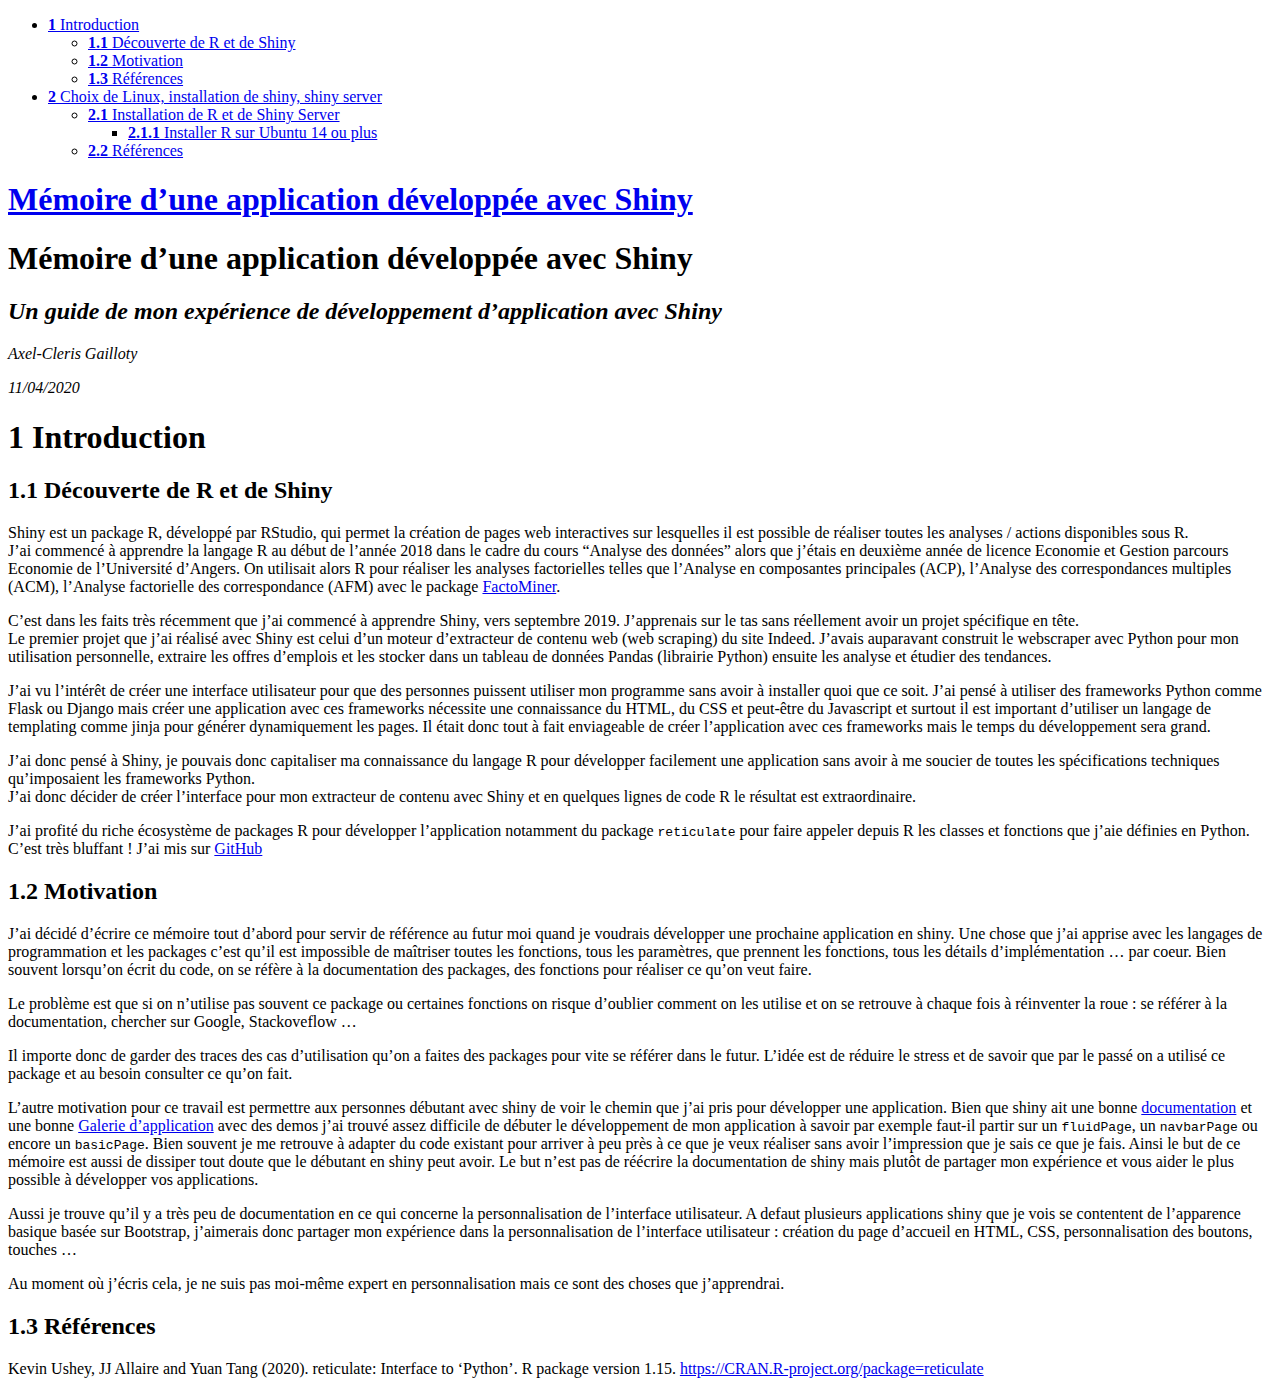
==== introduction.html @ 3c8d46de "Première version du projet" ====
<!DOCTYPE html>
<html lang="" xml:lang="">
<head>

  <meta charset="utf-8" />
  <meta http-equiv="X-UA-Compatible" content="IE=edge" />
  <title>Mémoire d’une application développée avec Shiny</title>
  <meta name="description" content="Mémoire d’une application développée avec Shiny" />
  <meta name="generator" content="bookdown 0.18 and GitBook 2.6.7" />

  <meta property="og:title" content="Mémoire d’une application développée avec Shiny" />
  <meta property="og:type" content="book" />
  
  
  
  

  <meta name="twitter:card" content="summary" />
  <meta name="twitter:title" content="Mémoire d’une application développée avec Shiny" />
  
  
  

<meta name="author" content="Axel-Cleris Gailloty" />


<meta name="date" content="2020-11-04" />

  <meta name="viewport" content="width=device-width, initial-scale=1" />
  <meta name="apple-mobile-web-app-capable" content="yes" />
  <meta name="apple-mobile-web-app-status-bar-style" content="black" />
  
  

<link rel="next" href="choix-de-linux-installation-de-shiny-shiny-server.html"/>
<script src="libs/jquery-2.2.3/jquery.min.js"></script>
<link href="libs/gitbook-2.6.7/css/style.css" rel="stylesheet" />
<link href="libs/gitbook-2.6.7/css/plugin-table.css" rel="stylesheet" />
<link href="libs/gitbook-2.6.7/css/plugin-bookdown.css" rel="stylesheet" />
<link href="libs/gitbook-2.6.7/css/plugin-highlight.css" rel="stylesheet" />
<link href="libs/gitbook-2.6.7/css/plugin-search.css" rel="stylesheet" />
<link href="libs/gitbook-2.6.7/css/plugin-fontsettings.css" rel="stylesheet" />
<link href="libs/gitbook-2.6.7/css/plugin-clipboard.css" rel="stylesheet" />












</head>

<body>



  <div class="book without-animation with-summary font-size-2 font-family-1" data-basepath=".">

    <div class="book-summary">
      <nav role="navigation">

<ul class="summary">
<li class="chapter" data-level="1" data-path="introduction.html"><a href="introduction.html"><i class="fa fa-check"></i><b>1</b> Introduction</a><ul>
<li class="chapter" data-level="1.1" data-path="introduction.html"><a href="introduction.html#découverte-de-r-et-de-shiny"><i class="fa fa-check"></i><b>1.1</b> Découverte de R et de Shiny</a></li>
<li class="chapter" data-level="1.2" data-path="introduction.html"><a href="introduction.html#motivation"><i class="fa fa-check"></i><b>1.2</b> Motivation</a></li>
<li class="chapter" data-level="1.3" data-path="introduction.html"><a href="introduction.html#références"><i class="fa fa-check"></i><b>1.3</b> Références</a></li>
</ul></li>
<li class="chapter" data-level="2" data-path="choix-de-linux-installation-de-shiny-shiny-server.html"><a href="choix-de-linux-installation-de-shiny-shiny-server.html"><i class="fa fa-check"></i><b>2</b> Choix de Linux, installation de shiny, shiny server</a><ul>
<li class="chapter" data-level="2.1" data-path="choix-de-linux-installation-de-shiny-shiny-server.html"><a href="choix-de-linux-installation-de-shiny-shiny-server.html#installation-de-r-et-de-shiny-server"><i class="fa fa-check"></i><b>2.1</b> Installation de R et de Shiny Server</a><ul>
<li class="chapter" data-level="2.1.1" data-path="choix-de-linux-installation-de-shiny-shiny-server.html"><a href="choix-de-linux-installation-de-shiny-shiny-server.html#installer-r-sur-ubuntu-14-ou-plus"><i class="fa fa-check"></i><b>2.1.1</b> Installer R sur Ubuntu 14 ou plus</a></li>
</ul></li>
<li class="chapter" data-level="2.2" data-path="choix-de-linux-installation-de-shiny-shiny-server.html"><a href="choix-de-linux-installation-de-shiny-shiny-server.html#références-1"><i class="fa fa-check"></i><b>2.2</b> Références</a></li>
</ul></li>
</ul>

      </nav>
    </div>

    <div class="book-body">
      <div class="body-inner">
        <div class="book-header" role="navigation">
          <h1>
            <i class="fa fa-circle-o-notch fa-spin"></i><a href="./">Mémoire d’une application développée avec Shiny</a>
          </h1>
        </div>

        <div class="page-wrapper" tabindex="-1" role="main">
          <div class="page-inner">

            <section class="normal" id="section-">
<div id="header">
<h1 class="title">Mémoire d’une application développée avec Shiny</h1>
<h2 class="subtitle"><em>Un guide de mon expérience de développement d’application avec Shiny</em></h2>
<p class="author"><em>Axel-Cleris Gailloty</em></p>
<p class="date"><em>11/04/2020</em></p>
</div>
<div id="introduction" class="section level1">
<h1><span class="header-section-number">1</span> Introduction</h1>
<div id="découverte-de-r-et-de-shiny" class="section level2">
<h2><span class="header-section-number">1.1</span> Découverte de R et de Shiny</h2>
<p>Shiny est un package R, développé par RStudio, qui permet la création de pages web interactives sur lesquelles il est possible de réaliser toutes les analyses / actions disponibles sous R.<br />
J’ai commencé à apprendre la langage R au début de l’année 2018 dans le cadre du cours “Analyse des données” alors que j’étais en deuxième année de licence Economie et Gestion parcours Economie de l’Université d’Angers.
On utilisait alors R pour réaliser les analyses factorielles telles que l’Analyse en composantes principales (ACP), l’Analyse des correspondances multiples (ACM), l’Analyse factorielle des correspondance (AFM) avec le package <a href="http://factominer.free.fr/">FactoMiner</a>.</p>
<p>C’est dans les faits très récemment que j’ai commencé à apprendre Shiny, vers septembre 2019. J’apprenais sur le tas sans réellement avoir un projet spécifique en tête.<br />
Le premier projet que j’ai réalisé avec Shiny est celui d’un moteur d’extracteur de contenu web (web scraping) du site Indeed. J’avais auparavant construit le webscraper avec Python pour mon utilisation personnelle, extraire les offres d’emplois et les stocker dans un tableau de données Pandas (librairie Python) ensuite les analyse et étudier des tendances.</p>
<p>J’ai vu l’intérêt de créer une interface utilisateur pour que des personnes puissent utiliser mon programme sans avoir à installer quoi que ce soit. J’ai pensé à utiliser des frameworks Python comme Flask ou Django mais créer une application avec ces frameworks nécessite une connaissance du HTML, du CSS et peut-être du Javascript et surtout il est important d’utiliser un langage de templating comme jinja pour générer dynamiquement les pages. Il était donc tout à fait enviageable de créer l’application avec ces frameworks mais le temps du développement sera grand.</p>
<p>J’ai donc pensé à Shiny, je pouvais donc capitaliser ma connaissance du langage R pour développer facilement une application sans avoir à me soucier de toutes les spécifications techniques qu’imposaient les frameworks Python.<br />
J’ai donc décider de créer l’interface pour mon extracteur de contenu avec Shiny et en quelques lignes de code R le résultat est extraordinaire.</p>
<p>J’ai profité du riche écosystème de packages R pour développer l’application notamment du package <code>reticulate</code> pour faire appeler depuis R les classes et fonctions que j’aie définies en Python. C’est très bluffant !
J’ai mis sur <a href="http://factominer.free.fr/">GitHub</a></p>
</div>
<div id="motivation" class="section level2">
<h2><span class="header-section-number">1.2</span> Motivation</h2>
<p>J’ai décidé d’écrire ce mémoire tout d’abord pour servir de référence au futur moi quand je voudrais développer une prochaine application en shiny. Une chose que j’ai apprise avec les langages de programmation et les packages c’est qu’il est impossible de maîtriser toutes les fonctions, tous les paramètres, que prennent les fonctions, tous les détails d’implémentation … par coeur. Bien souvent lorsqu’on écrit du code, on se réfère à la documentation des packages, des fonctions pour réaliser ce qu’on veut faire.</p>
<p>Le problème est que si on n’utilise pas souvent ce package ou certaines fonctions on risque d’oublier comment on les utilise et on se retrouve à chaque fois à réinventer la roue : se référer à la documentation, chercher sur Google, Stackoveflow …</p>
<p>Il importe donc de garder des traces des cas d’utilisation qu’on a faites des packages pour vite se référer dans le futur. L’idée est de réduire le stress et de savoir que par le passé on a utilisé ce package et au besoin consulter ce qu’on fait.</p>
<p>L’autre motivation pour ce travail est permettre aux personnes débutant avec shiny de voir le chemin que j’ai pris pour développer une application.
Bien que shiny ait une bonne <a href="https://shiny.rstudio.com/reference/shiny/1.3.2/">documentation</a> et une bonne <a href="https://shiny.rstudio.com/reference/shiny/1.3.2/">Galerie d’application</a> avec des demos j’ai trouvé assez difficile de débuter le développement de mon application à savoir par exemple faut-il partir sur un <code>fluidPage</code>, un <code>navbarPage</code> ou encore un <code>basicPage</code>. Bien souvent je me retrouve à adapter du code existant pour arriver à peu près à ce que je veux réaliser sans avoir l’impression que je sais ce que je fais. Ainsi le but de ce mémoire est aussi de dissiper tout doute que le débutant en shiny peut avoir. Le but n’est pas de réécrire la documentation de shiny mais plutôt de partager mon expérience et vous aider le plus possible à développer vos applications.</p>
<p>Aussi je trouve qu’il y a très peu de documentation en ce qui concerne la personnalisation de l’interface utilisateur. A defaut plusieurs applications shiny que je vois se contentent de l’apparence basique basée sur Bootstrap, j’aimerais donc partager mon expérience dans la personnalisation de l’interface utilisateur : création du page d’accueil en HTML, CSS, personnalisation des boutons, touches …</p>
<p>Au moment où j’écris cela, je ne suis pas moi-même expert en personnalisation mais ce sont des choses que j’apprendrai.</p>
</div>
<div id="références" class="section level2">
<h2><span class="header-section-number">1.3</span> Références</h2>
<p>Kevin Ushey, JJ Allaire and Yuan Tang (2020). reticulate: Interface to
‘Python’. R package version 1.15.
<a href="https://CRAN.R-project.org/package=reticulate" class="uri">https://CRAN.R-project.org/package=reticulate</a></p>
</div>
</div>
            </section>

          </div>
        </div>
      </div>

<a href="choix-de-linux-installation-de-shiny-shiny-server.html" class="navigation navigation-next navigation-unique" aria-label="Next page"><i class="fa fa-angle-right"></i></a>
    </div>
  </div>
<script src="libs/gitbook-2.6.7/js/app.min.js"></script>
<script src="libs/gitbook-2.6.7/js/lunr.js"></script>
<script src="libs/gitbook-2.6.7/js/clipboard.min.js"></script>
<script src="libs/gitbook-2.6.7/js/plugin-search.js"></script>
<script src="libs/gitbook-2.6.7/js/plugin-sharing.js"></script>
<script src="libs/gitbook-2.6.7/js/plugin-fontsettings.js"></script>
<script src="libs/gitbook-2.6.7/js/plugin-bookdown.js"></script>
<script src="libs/gitbook-2.6.7/js/jquery.highlight.js"></script>
<script src="libs/gitbook-2.6.7/js/plugin-clipboard.js"></script>
<script>
gitbook.require(["gitbook"], function(gitbook) {
gitbook.start({
"sharing": {
"github": false,
"facebook": true,
"twitter": true,
"linkedin": false,
"weibo": false,
"instapaper": false,
"vk": false,
"all": ["facebook", "twitter", "linkedin", "weibo", "instapaper"]
},
"fontsettings": {
"theme": "white",
"family": "sans",
"size": 2
},
"edit": {
"link": null,
"text": null
},
"history": {
"link": null,
"text": null
},
"view": {
"link": null,
"text": null
},
"download": null,
"toc": {
"collapse": "subsection"
},
"search": false
});
});
</script>

</body>

</html>
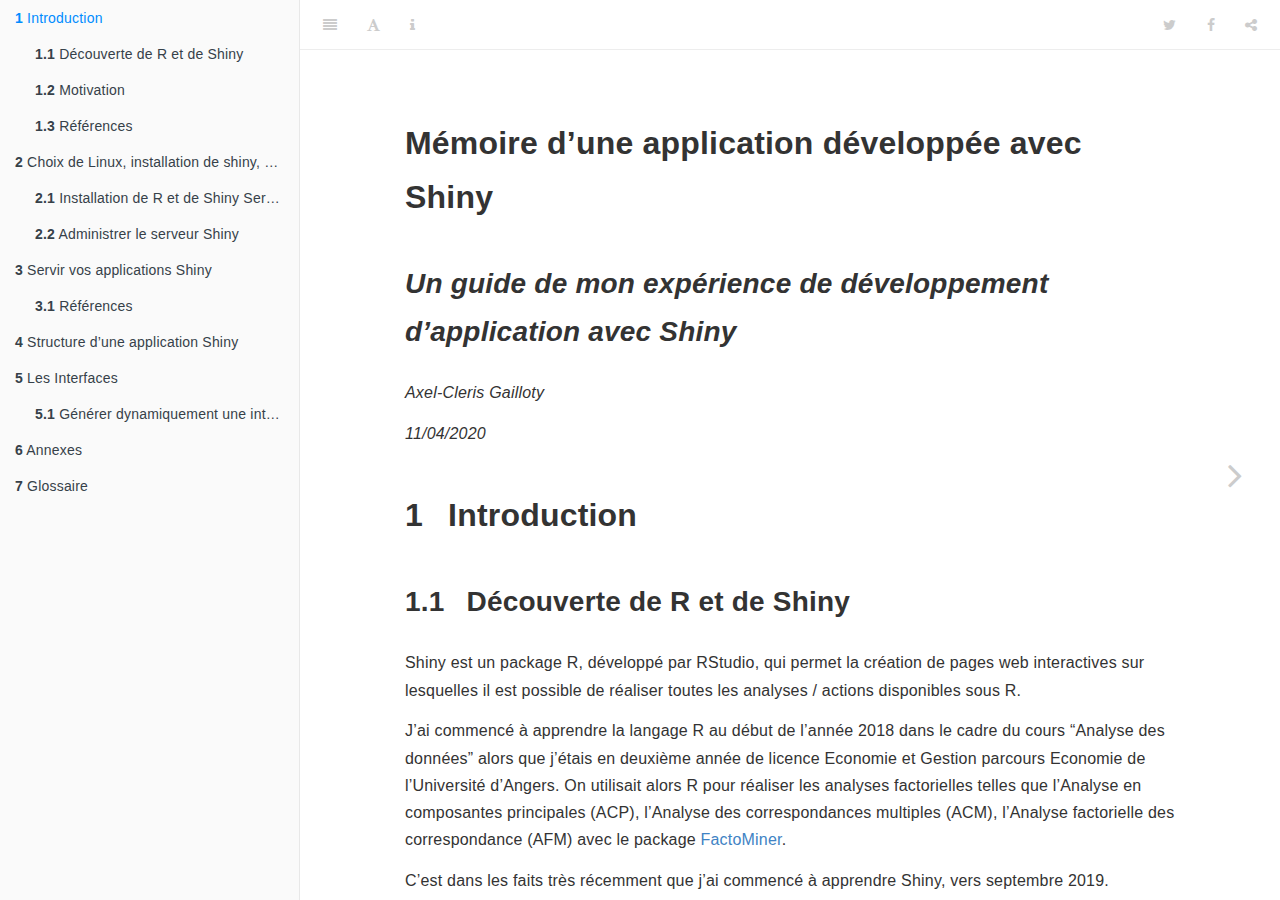
==== commit fec7fb8f: "Quelques ajustements" ====
--- a/introduction.html
+++ b/introduction.html
@@ -52,6 +52,68 @@
 
 
 
+<style type="text/css">
+a.sourceLine { display: inline-block; line-height: 1.25; }
+a.sourceLine { pointer-events: none; color: inherit; text-decoration: inherit; }
+a.sourceLine:empty { height: 1.2em; }
+.sourceCode { overflow: visible; }
+code.sourceCode { white-space: pre; position: relative; }
+pre.sourceCode { margin: 0; }
+@media screen {
+div.sourceCode { overflow: auto; }
+}
+@media print {
+code.sourceCode { white-space: pre-wrap; }
+a.sourceLine { text-indent: -1em; padding-left: 1em; }
+}
+pre.numberSource a.sourceLine
+  { position: relative; left: -4em; }
+pre.numberSource a.sourceLine::before
+  { content: attr(data-line-number);
+    position: relative; left: -1em; text-align: right; vertical-align: baseline;
+    border: none; pointer-events: all; display: inline-block;
+    -webkit-touch-callout: none; -webkit-user-select: none;
+    -khtml-user-select: none; -moz-user-select: none;
+    -ms-user-select: none; user-select: none;
+    padding: 0 4px; width: 4em;
+    color: #aaaaaa;
+  }
+pre.numberSource { margin-left: 3em; border-left: 1px solid #aaaaaa;  padding-left: 4px; }
+div.sourceCode
+  {  }
+@media screen {
+a.sourceLine::before { text-decoration: underline; }
+}
+code span.al { color: #ff0000; font-weight: bold; } /* Alert */
+code span.an { color: #60a0b0; font-weight: bold; font-style: italic; } /* Annotation */
+code span.at { color: #7d9029; } /* Attribute */
+code span.bn { color: #40a070; } /* BaseN */
+code span.bu { } /* BuiltIn */
+code span.cf { color: #007020; font-weight: bold; } /* ControlFlow */
+code span.ch { color: #4070a0; } /* Char */
+code span.cn { color: #880000; } /* Constant */
+code span.co { color: #60a0b0; font-style: italic; } /* Comment */
+code span.cv { color: #60a0b0; font-weight: bold; font-style: italic; } /* CommentVar */
+code span.do { color: #ba2121; font-style: italic; } /* Documentation */
+code span.dt { color: #902000; } /* DataType */
+code span.dv { color: #40a070; } /* DecVal */
+code span.er { color: #ff0000; font-weight: bold; } /* Error */
+code span.ex { } /* Extension */
+code span.fl { color: #40a070; } /* Float */
+code span.fu { color: #06287e; } /* Function */
+code span.im { } /* Import */
+code span.in { color: #60a0b0; font-weight: bold; font-style: italic; } /* Information */
+code span.kw { color: #007020; font-weight: bold; } /* Keyword */
+code span.op { color: #666666; } /* Operator */
+code span.ot { color: #007020; } /* Other */
+code span.pp { color: #bc7a00; } /* Preprocessor */
+code span.sc { color: #4070a0; } /* SpecialChar */
+code span.ss { color: #bb6688; } /* SpecialString */
+code span.st { color: #4070a0; } /* String */
+code span.va { color: #19177c; } /* Variable */
+code span.vs { color: #4070a0; } /* VerbatimString */
+code span.wa { color: #60a0b0; font-weight: bold; font-style: italic; } /* Warning */
+</style>
 
 </head>
 
@@ -73,9 +135,19 @@
 <li class="chapter" data-level="2" data-path="choix-de-linux-installation-de-shiny-shiny-server.html"><a href="choix-de-linux-installation-de-shiny-shiny-server.html"><i class="fa fa-check"></i><b>2</b> Choix de Linux, installation de shiny, shiny server</a><ul>
 <li class="chapter" data-level="2.1" data-path="choix-de-linux-installation-de-shiny-shiny-server.html"><a href="choix-de-linux-installation-de-shiny-shiny-server.html#installation-de-r-et-de-shiny-server"><i class="fa fa-check"></i><b>2.1</b> Installation de R et de Shiny Server</a><ul>
 <li class="chapter" data-level="2.1.1" data-path="choix-de-linux-installation-de-shiny-shiny-server.html"><a href="choix-de-linux-installation-de-shiny-shiny-server.html#installer-r-sur-ubuntu-14-ou-plus"><i class="fa fa-check"></i><b>2.1.1</b> Installer R sur Ubuntu 14 ou plus</a></li>
-</ul></li>
-<li class="chapter" data-level="2.2" data-path="choix-de-linux-installation-de-shiny-shiny-server.html"><a href="choix-de-linux-installation-de-shiny-shiny-server.html#références-1"><i class="fa fa-check"></i><b>2.2</b> Références</a></li>
-</ul></li>
+<li class="chapter" data-level="2.1.2" data-path="choix-de-linux-installation-de-shiny-shiny-server.html"><a href="choix-de-linux-installation-de-shiny-shiny-server.html#installation-du-serveur-shiny"><i class="fa fa-check"></i><b>2.1.2</b> Installation du serveur Shiny</a></li>
+</ul></li>
+<li class="chapter" data-level="2.2" data-path="choix-de-linux-installation-de-shiny-shiny-server.html"><a href="choix-de-linux-installation-de-shiny-shiny-server.html#administrer-le-serveur-shiny"><i class="fa fa-check"></i><b>2.2</b> Administrer le serveur Shiny</a></li>
+</ul></li>
+<li class="chapter" data-level="3" data-path="servir-vos-applications-shiny.html"><a href="servir-vos-applications-shiny.html"><i class="fa fa-check"></i><b>3</b> Servir vos applications Shiny</a><ul>
+<li class="chapter" data-level="3.1" data-path="servir-vos-applications-shiny.html"><a href="servir-vos-applications-shiny.html#références-1"><i class="fa fa-check"></i><b>3.1</b> Références</a></li>
+</ul></li>
+<li class="chapter" data-level="4" data-path="structure-dune-application-shiny.html"><a href="structure-dune-application-shiny.html"><i class="fa fa-check"></i><b>4</b> Structure d’une application Shiny</a></li>
+<li class="chapter" data-level="5" data-path="les-interfaces.html"><a href="les-interfaces.html"><i class="fa fa-check"></i><b>5</b> Les Interfaces</a><ul>
+<li class="chapter" data-level="5.1" data-path="les-interfaces.html"><a href="les-interfaces.html#générer-dynamiquement-une-interface-utilisateur"><i class="fa fa-check"></i><b>5.1</b> Générer dynamiquement une interface utilisateur</a></li>
+</ul></li>
+<li class="chapter" data-level="6" data-path="annexes.html"><a href="annexes.html"><i class="fa fa-check"></i><b>6</b> Annexes</a></li>
+<li class="chapter" data-level="7" data-path="glossaire.html"><a href="glossaire.html"><i class="fa fa-check"></i><b>7</b> Glossaire</a></li>
 </ul>
 
       </nav>
@@ -103,8 +175,8 @@
 <h1><span class="header-section-number">1</span> Introduction</h1>
 <div id="découverte-de-r-et-de-shiny" class="section level2">
 <h2><span class="header-section-number">1.1</span> Découverte de R et de Shiny</h2>
-<p>Shiny est un package R, développé par RStudio, qui permet la création de pages web interactives sur lesquelles il est possible de réaliser toutes les analyses / actions disponibles sous R.<br />
-J’ai commencé à apprendre la langage R au début de l’année 2018 dans le cadre du cours “Analyse des données” alors que j’étais en deuxième année de licence Economie et Gestion parcours Economie de l’Université d’Angers.
+<p>Shiny est un package R, développé par RStudio, qui permet la création de pages web interactives sur lesquelles il est possible de réaliser toutes les analyses / actions disponibles sous R.</p>
+<p>J’ai commencé à apprendre la langage R au début de l’année 2018 dans le cadre du cours “Analyse des données” alors que j’étais en deuxième année de licence Economie et Gestion parcours Economie de l’Université d’Angers.
 On utilisait alors R pour réaliser les analyses factorielles telles que l’Analyse en composantes principales (ACP), l’Analyse des correspondances multiples (ACM), l’Analyse factorielle des correspondance (AFM) avec le package <a href="http://factominer.free.fr/">FactoMiner</a>.</p>
 <p>C’est dans les faits très récemment que j’ai commencé à apprendre Shiny, vers septembre 2019. J’apprenais sur le tas sans réellement avoir un projet spécifique en tête.<br />
 Le premier projet que j’ai réalisé avec Shiny est celui d’un moteur d’extracteur de contenu web (web scraping) du site Indeed. J’avais auparavant construit le webscraper avec Python pour mon utilisation personnelle, extraire les offres d’emplois et les stocker dans un tableau de données Pandas (librairie Python) ensuite les analyse et étudier des tendances.</p>
--- a/libs/gitbook-2.6.7/css/style.css
+++ b/libs/gitbook-2.6.7/css/style.css
@@ -0,0 +1,10 @@
+/*! normalize.css v2.1.0 | MIT License | git.io/normalize */img,legend{border:0}*,.fa{-webkit-font-smoothing:antialiased}.fa-ul>li,sub,sup{position:relative}.book .book-body .page-wrapper .page-inner section.normal hr:after,.book-langs-index .inner .languages:after,.buttons:after,.dropdown-menu .buttons:after{clear:both}body,html{-ms-text-size-adjust:100%;-webkit-text-size-adjust:100%}article,aside,details,figcaption,figure,footer,header,hgroup,main,nav,section,summary{display:block}audio,canvas,video{display:inline-block}.hidden,[hidden]{display:none}audio:not([controls]){display:none;height:0}html{font-family:sans-serif}body,figure{margin:0}a:focus{outline:dotted thin}a:active,a:hover{outline:0}h1{font-size:2em;margin:.67em 0}abbr[title]{border-bottom:1px dotted}b,strong{font-weight:700}dfn{font-style:italic}hr{-moz-box-sizing:content-box;box-sizing:content-box;height:0}mark{background:#ff0;color:#000}code,kbd,pre,samp{font-family:monospace,serif;font-size:1em}pre{white-space:pre-wrap}q{quotes:"\201C" "\201D" "\2018" "\2019"}small{font-size:80%}sub,sup{font-size:75%;line-height:0;vertical-align:baseline}sup{top:-.5em}sub{bottom:-.25em}svg:not(:root){overflow:hidden}fieldset{border:1px solid silver;margin:0 2px;padding:.35em .625em .75em}legend{padding:0}button,input,select,textarea{font-family:inherit;font-size:100%;margin:0}button,input{line-height:normal}button,select{text-transform:none}button,html input[type=button],input[type=reset],input[type=submit]{-webkit-appearance:button;cursor:pointer}button[disabled],html input[disabled]{cursor:default}input[type=checkbox],input[type=radio]{box-sizing:border-box;padding:0}input[type=search]{-webkit-appearance:textfield;-moz-box-sizing:content-box;-webkit-box-sizing:content-box;box-sizing:content-box}input[type=search]::-webkit-search-cancel-button{margin-right:10px;}button::-moz-focus-inner,input::-moz-focus-inner{border:0;padding:0}textarea{overflow:auto;vertical-align:top}table{border-collapse:collapse;border-spacing:0}/*!
+ * Preboot v2
+ *
+ * Open sourced under MIT license by @mdo.
+ * Some variables and mixins from Bootstrap (Apache 2 license).
+ */.link-inherit,.link-inherit:focus,.link-inherit:hover{color:inherit}.fa,.fa-stack{display:inline-block}/*!
+ *  Font Awesome 4.1.0 by @davegandy - http://fontawesome.io - @fontawesome
+ *  License - http://fontawesome.io/license (Font: SIL OFL 1.1, CSS: MIT License)
+ */@font-face{font-family:FontAwesome;src:url(./fontawesome/fontawesome-webfont.ttf?v=4.1.0) format('truetype');font-weight:400;font-style:normal}.fa{font-family:FontAwesome;font-style:normal;font-weight:400;line-height:1;-moz-osx-font-smoothing:grayscale}.book .book-header,.book .book-summary{font-family:"Helvetica Neue",Helvetica,Arial,sans-serif}.fa-lg{font-size:1.33333333em;line-height:.75em;vertical-align:-15%}.fa-2x{font-size:2em}.fa-3x{font-size:3em}.fa-4x{font-size:4em}.fa-5x{font-size:5em}.fa-fw{width:1.28571429em;text-align:center}.fa-ul{padding-left:0;margin-left:2.14285714em;list-style-type:none}.fa-li{position:absolute;left:-2.14285714em;width:2.14285714em;top:.14285714em;text-align:center}.fa-li.fa-lg{left:-1.85714286em}.fa-border{padding:.2em .25em .15em;border:.08em solid #eee;border-radius:.1em}.pull-right{float:right}.pull-left{float:left}.fa.pull-left{margin-right:.3em}.fa.pull-right{margin-left:.3em}.fa-spin{-webkit-animation:spin 2s infinite linear;-moz-animation:spin 2s infinite linear;-o-animation:spin 2s infinite linear;animation:spin 2s infinite linear}@-moz-keyframes spin{0%{-moz-transform:rotate(0)}100%{-moz-transform:rotate(359deg)}}@-webkit-keyframes spin{0%{-webkit-transform:rotate(0)}100%{-webkit-transform:rotate(359deg)}}@-o-keyframes spin{0%{-o-transform:rotate(0)}100%{-o-transform:rotate(359deg)}}@keyframes spin{0%{-webkit-transform:rotate(0);transform:rotate(0)}100%{-webkit-transform:rotate(359deg);transform:rotate(359deg)}}.fa-rotate-90{filter:progid:DXImageTransform.Microsoft.BasicImage(rotation=1);-webkit-transform:rotate(90deg);-moz-transform:rotate(90deg);-ms-transform:rotate(90deg);-o-transform:rotate(90deg);transform:rotate(90deg)}.fa-rotate-180{filter:progid:DXImageTransform.Microsoft.BasicImage(rotation=2);-webkit-transform:rotate(180deg);-moz-transform:rotate(180deg);-ms-transform:rotate(180deg);-o-transform:rotate(180deg);transform:rotate(180deg)}.fa-rotate-270{filter:progid:DXImageTransform.Microsoft.BasicImage(rotation=3);-webkit-transform:rotate(270deg);-moz-transform:rotate(270deg);-ms-transform:rotate(270deg);-o-transform:rotate(270deg);transform:rotate(270deg)}.fa-flip-horizontal{filter:progid:DXImageTransform.Microsoft.BasicImage(rotation=0, mirror=1);-webkit-transform:scale(-1,1);-moz-transform:scale(-1,1);-ms-transform:scale(-1,1);-o-transform:scale(-1,1);transform:scale(-1,1)}.fa-flip-vertical{filter:progid:DXImageTransform.Microsoft.BasicImage(rotation=2, mirror=1);-webkit-transform:scale(1,-1);-moz-transform:scale(1,-1);-ms-transform:scale(1,-1);-o-transform:scale(1,-1);transform:scale(1,-1)}.fa-stack{position:relative;width:2em;height:2em;line-height:2em;vertical-align:middle}.fa-stack-1x,.fa-stack-2x{position:absolute;left:0;width:100%;text-align:center}.fa-stack-1x{line-height:inherit}.fa-stack-2x{font-size:2em}.fa-inverse{color:#fff}.fa-glass:before{content:"\f000"}.fa-music:before{content:"\f001"}.fa-search:before{content:"\f002"}.fa-envelope-o:before{content:"\f003"}.fa-heart:before{content:"\f004"}.fa-star:before{content:"\f005"}.fa-star-o:before{content:"\f006"}.fa-user:before{content:"\f007"}.fa-film:before{content:"\f008"}.fa-th-large:before{content:"\f009"}.fa-th:before{content:"\f00a"}.fa-th-list:before{content:"\f00b"}.fa-check:before{content:"\f00c"}.fa-times:before{content:"\f00d"}.fa-search-plus:before{content:"\f00e"}.fa-search-minus:before{content:"\f010"}.fa-power-off:before{content:"\f011"}.fa-signal:before{content:"\f012"}.fa-cog:before,.fa-gear:before{content:"\f013"}.fa-trash-o:before{content:"\f014"}.fa-home:before{content:"\f015"}.fa-file-o:before{content:"\f016"}.fa-clock-o:before{content:"\f017"}.fa-road:before{content:"\f018"}.fa-download:before{content:"\f019"}.fa-arrow-circle-o-down:before{content:"\f01a"}.fa-arrow-circle-o-up:before{content:"\f01b"}.fa-inbox:before{content:"\f01c"}.fa-play-circle-o:before{content:"\f01d"}.fa-repeat:before,.fa-rotate-right:before{content:"\f01e"}.fa-refresh:before{content:"\f021"}.fa-list-alt:before{content:"\f022"}.fa-lock:before{content:"\f023"}.fa-flag:before{content:"\f024"}.fa-headphones:before{content:"\f025"}.fa-volume-off:before{content:"\f026"}.fa-volume-down:before{content:"\f027"}.fa-volume-up:before{content:"\f028"}.fa-qrcode:before{content:"\f029"}.fa-barcode:before{content:"\f02a"}.fa-tag:before{content:"\f02b"}.fa-tags:before{content:"\f02c"}.fa-book:before{content:"\f02d"}.fa-bookmark:before{content:"\f02e"}.fa-print:before{content:"\f02f"}.fa-camera:before{content:"\f030"}.fa-font:before{content:"\f031"}.fa-bold:before{content:"\f032"}.fa-italic:before{content:"\f033"}.fa-text-height:before{content:"\f034"}.fa-text-width:before{content:"\f035"}.fa-align-left:before{content:"\f036"}.fa-align-center:before{content:"\f037"}.fa-align-right:before{content:"\f038"}.fa-align-justify:before{content:"\f039"}.fa-list:before{content:"\f03a"}.fa-dedent:before,.fa-outdent:before{content:"\f03b"}.fa-indent:before{content:"\f03c"}.fa-video-camera:before{content:"\f03d"}.fa-image:before,.fa-photo:before,.fa-picture-o:before{content:"\f03e"}.fa-pencil:before{content:"\f040"}.fa-map-marker:before{content:"\f041"}.fa-adjust:before{content:"\f042"}.fa-tint:before{content:"\f043"}.fa-edit:before,.fa-pencil-square-o:before{content:"\f044"}.fa-share-square-o:before{content:"\f045"}.fa-check-square-o:before{content:"\f046"}.fa-arrows:before{content:"\f047"}.fa-step-backward:before{content:"\f048"}.fa-fast-backward:before{content:"\f049"}.fa-backward:before{content:"\f04a"}.fa-play:before{content:"\f04b"}.fa-pause:before{content:"\f04c"}.fa-stop:before{content:"\f04d"}.fa-forward:before{content:"\f04e"}.fa-fast-forward:before{content:"\f050"}.fa-step-forward:before{content:"\f051"}.fa-eject:before{content:"\f052"}.fa-chevron-left:before{content:"\f053"}.fa-chevron-right:before{content:"\f054"}.fa-plus-circle:before{content:"\f055"}.fa-minus-circle:before{content:"\f056"}.fa-times-circle:before{content:"\f057"}.fa-check-circle:before{content:"\f058"}.fa-question-circle:before{content:"\f059"}.fa-info-circle:before{content:"\f05a"}.fa-crosshairs:before{content:"\f05b"}.fa-times-circle-o:before{content:"\f05c"}.fa-check-circle-o:before{content:"\f05d"}.fa-ban:before{content:"\f05e"}.fa-arrow-left:before{content:"\f060"}.fa-arrow-right:before{content:"\f061"}.fa-arrow-up:before{content:"\f062"}.fa-arrow-down:before{content:"\f063"}.fa-mail-forward:before,.fa-share:before{content:"\f064"}.fa-expand:before{content:"\f065"}.fa-compress:before{content:"\f066"}.fa-plus:before{content:"\f067"}.fa-minus:before{content:"\f068"}.fa-asterisk:before{content:"\f069"}.fa-exclamation-circle:before{content:"\f06a"}.fa-gift:before{content:"\f06b"}.fa-leaf:before{content:"\f06c"}.fa-fire:before{content:"\f06d"}.fa-eye:before{content:"\f06e"}.fa-eye-slash:before{content:"\f070"}.fa-exclamation-triangle:before,.fa-warning:before{content:"\f071"}.fa-plane:before{content:"\f072"}.fa-calendar:before{content:"\f073"}.fa-random:before{content:"\f074"}.fa-comment:before{content:"\f075"}.fa-magnet:before{content:"\f076"}.fa-chevron-up:before{content:"\f077"}.fa-chevron-down:before{content:"\f078"}.fa-retweet:before{content:"\f079"}.fa-shopping-cart:before{content:"\f07a"}.fa-folder:before{content:"\f07b"}.fa-folder-open:before{content:"\f07c"}.fa-arrows-v:before{content:"\f07d"}.fa-arrows-h:before{content:"\f07e"}.fa-bar-chart-o:before{content:"\f080"}.fa-twitter-square:before{content:"\f081"}.fa-facebook-square:before{content:"\f082"}.fa-camera-retro:before{content:"\f083"}.fa-key:before{content:"\f084"}.fa-cogs:before,.fa-gears:before{content:"\f085"}.fa-comments:before{content:"\f086"}.fa-thumbs-o-up:before{content:"\f087"}.fa-thumbs-o-down:before{content:"\f088"}.fa-star-half:before{content:"\f089"}.fa-heart-o:before{content:"\f08a"}.fa-sign-out:before{content:"\f08b"}.fa-linkedin-square:before{content:"\f08c"}.fa-thumb-tack:before{content:"\f08d"}.fa-external-link:before{content:"\f08e"}.fa-sign-in:before{content:"\f090"}.fa-trophy:before{content:"\f091"}.fa-github-square:before{content:"\f092"}.fa-upload:before{content:"\f093"}.fa-lemon-o:before{content:"\f094"}.fa-phone:before{content:"\f095"}.fa-square-o:before{content:"\f096"}.fa-bookmark-o:before{content:"\f097"}.fa-phone-square:before{content:"\f098"}.fa-twitter:before{content:"\f099"}.fa-facebook:before{content:"\f09a"}.fa-github:before{content:"\f09b"}.fa-unlock:before{content:"\f09c"}.fa-credit-card:before{content:"\f09d"}.fa-rss:before{content:"\f09e"}.fa-hdd-o:before{content:"\f0a0"}.fa-bullhorn:before{content:"\f0a1"}.fa-bell:before{content:"\f0f3"}.fa-certificate:before{content:"\f0a3"}.fa-hand-o-right:before{content:"\f0a4"}.fa-hand-o-left:before{content:"\f0a5"}.fa-hand-o-up:before{content:"\f0a6"}.fa-hand-o-down:before{content:"\f0a7"}.fa-arrow-circle-left:before{content:"\f0a8"}.fa-arrow-circle-right:before{content:"\f0a9"}.fa-arrow-circle-up:before{content:"\f0aa"}.fa-arrow-circle-down:before{content:"\f0ab"}.fa-globe:before{content:"\f0ac"}.fa-wrench:before{content:"\f0ad"}.fa-tasks:before{content:"\f0ae"}.fa-filter:before{content:"\f0b0"}.fa-briefcase:before{content:"\f0b1"}.fa-arrows-alt:before{content:"\f0b2"}.fa-group:before,.fa-users:before{content:"\f0c0"}.fa-chain:before,.fa-link:before{content:"\f0c1"}.fa-cloud:before{content:"\f0c2"}.fa-flask:before{content:"\f0c3"}.fa-cut:before,.fa-scissors:before{content:"\f0c4"}.fa-copy:before,.fa-files-o:before{content:"\f0c5"}.fa-paperclip:before{content:"\f0c6"}.fa-floppy-o:before,.fa-save:before{content:"\f0c7"}.fa-square:before{content:"\f0c8"}.fa-bars:before,.fa-navicon:before,.fa-reorder:before{content:"\f0c9"}.fa-list-ul:before{content:"\f0ca"}.fa-list-ol:before{content:"\f0cb"}.fa-strikethrough:before{content:"\f0cc"}.fa-underline:before{content:"\f0cd"}.fa-table:before{content:"\f0ce"}.fa-magic:before{content:"\f0d0"}.fa-truck:before{content:"\f0d1"}.fa-pinterest:before{content:"\f0d2"}.fa-pinterest-square:before{content:"\f0d3"}.fa-google-plus-square:before{content:"\f0d4"}.fa-google-plus:before{content:"\f0d5"}.fa-money:before{content:"\f0d6"}.fa-caret-down:before{content:"\f0d7"}.fa-caret-up:before{content:"\f0d8"}.fa-caret-left:before{content:"\f0d9"}.fa-caret-right:before{content:"\f0da"}.fa-columns:before{content:"\f0db"}.fa-sort:before,.fa-unsorted:before{content:"\f0dc"}.fa-sort-desc:before,.fa-sort-down:before{content:"\f0dd"}.fa-sort-asc:before,.fa-sort-up:before{content:"\f0de"}.fa-envelope:before{content:"\f0e0"}.fa-linkedin:before{content:"\f0e1"}.fa-rotate-left:before,.fa-undo:before{content:"\f0e2"}.fa-gavel:before,.fa-legal:before{content:"\f0e3"}.fa-dashboard:before,.fa-tachometer:before{content:"\f0e4"}.fa-comment-o:before{content:"\f0e5"}.fa-comments-o:before{content:"\f0e6"}.fa-bolt:before,.fa-flash:before{content:"\f0e7"}.fa-sitemap:before{content:"\f0e8"}.fa-umbrella:before{content:"\f0e9"}.fa-clipboard:before,.fa-paste:before{content:"\f0ea"}.fa-lightbulb-o:before{content:"\f0eb"}.fa-exchange:before{content:"\f0ec"}.fa-cloud-download:before{content:"\f0ed"}.fa-cloud-upload:before{content:"\f0ee"}.fa-user-md:before{content:"\f0f0"}.fa-stethoscope:before{content:"\f0f1"}.fa-suitcase:before{content:"\f0f2"}.fa-bell-o:before{content:"\f0a2"}.fa-coffee:before{content:"\f0f4"}.fa-cutlery:before{content:"\f0f5"}.fa-file-text-o:before{content:"\f0f6"}.fa-building-o:before{content:"\f0f7"}.fa-hospital-o:before{content:"\f0f8"}.fa-ambulance:before{content:"\f0f9"}.fa-medkit:before{content:"\f0fa"}.fa-fighter-jet:before{content:"\f0fb"}.fa-beer:before{content:"\f0fc"}.fa-h-square:before{content:"\f0fd"}.fa-plus-square:before{content:"\f0fe"}.fa-angle-double-left:before{content:"\f100"}.fa-angle-double-right:before{content:"\f101"}.fa-angle-double-up:before{content:"\f102"}.fa-angle-double-down:before{content:"\f103"}.fa-angle-left:before{content:"\f104"}.fa-angle-right:before{content:"\f105"}.fa-angle-up:before{content:"\f106"}.fa-angle-down:before{content:"\f107"}.fa-desktop:before{content:"\f108"}.fa-laptop:before{content:"\f109"}.fa-tablet:before{content:"\f10a"}.fa-mobile-phone:before,.fa-mobile:before{content:"\f10b"}.fa-circle-o:before{content:"\f10c"}.fa-quote-left:before{content:"\f10d"}.fa-quote-right:before{content:"\f10e"}.fa-spinner:before{content:"\f110"}.fa-circle:before{content:"\f111"}.fa-mail-reply:before,.fa-reply:before{content:"\f112"}.fa-github-alt:before{content:"\f113"}.fa-folder-o:before{content:"\f114"}.fa-folder-open-o:before{content:"\f115"}.fa-smile-o:before{content:"\f118"}.fa-frown-o:before{content:"\f119"}.fa-meh-o:before{content:"\f11a"}.fa-gamepad:before{content:"\f11b"}.fa-keyboard-o:before{content:"\f11c"}.fa-flag-o:before{content:"\f11d"}.fa-flag-checkered:before{content:"\f11e"}.fa-terminal:before{content:"\f120"}.fa-code:before{content:"\f121"}.fa-mail-reply-all:before,.fa-reply-all:before{content:"\f122"}.fa-star-half-empty:before,.fa-star-half-full:before,.fa-star-half-o:before{content:"\f123"}.fa-location-arrow:before{content:"\f124"}.fa-crop:before{content:"\f125"}.fa-code-fork:before{content:"\f126"}.fa-chain-broken:before,.fa-unlink:before{content:"\f127"}.fa-question:before{content:"\f128"}.fa-info:before{content:"\f129"}.fa-exclamation:before{content:"\f12a"}.fa-superscript:before{content:"\f12b"}.fa-subscript:before{content:"\f12c"}.fa-eraser:before{content:"\f12d"}.fa-puzzle-piece:before{content:"\f12e"}.fa-microphone:before{content:"\f130"}.fa-microphone-slash:before{content:"\f131"}.fa-shield:before{content:"\f132"}.fa-calendar-o:before{content:"\f133"}.fa-fire-extinguisher:before{content:"\f134"}.fa-rocket:before{content:"\f135"}.fa-maxcdn:before{content:"\f136"}.fa-chevron-circle-left:before{content:"\f137"}.fa-chevron-circle-right:before{content:"\f138"}.fa-chevron-circle-up:before{content:"\f139"}.fa-chevron-circle-down:before{content:"\f13a"}.fa-html5:before{content:"\f13b"}.fa-css3:before{content:"\f13c"}.fa-anchor:before{content:"\f13d"}.fa-unlock-alt:before{content:"\f13e"}.fa-bullseye:before{content:"\f140"}.fa-ellipsis-h:before{content:"\f141"}.fa-ellipsis-v:before{content:"\f142"}.fa-rss-square:before{content:"\f143"}.fa-play-circle:before{content:"\f144"}.fa-ticket:before{content:"\f145"}.fa-minus-square:before{content:"\f146"}.fa-minus-square-o:before{content:"\f147"}.fa-level-up:before{content:"\f148"}.fa-level-down:before{content:"\f149"}.fa-check-square:before{content:"\f14a"}.fa-pencil-square:before{content:"\f14b"}.fa-external-link-square:before{content:"\f14c"}.fa-share-square:before{content:"\f14d"}.fa-compass:before{content:"\f14e"}.fa-caret-square-o-down:before,.fa-toggle-down:before{content:"\f150"}.fa-caret-square-o-up:before,.fa-toggle-up:before{content:"\f151"}.fa-caret-square-o-right:before,.fa-toggle-right:before{content:"\f152"}.fa-eur:before,.fa-euro:before{content:"\f153"}.fa-gbp:before{content:"\f154"}.fa-dollar:before,.fa-usd:before{content:"\f155"}.fa-inr:before,.fa-rupee:before{content:"\f156"}.fa-cny:before,.fa-jpy:before,.fa-rmb:before,.fa-yen:before{content:"\f157"}.fa-rouble:before,.fa-rub:before,.fa-ruble:before{content:"\f158"}.fa-krw:before,.fa-won:before{content:"\f159"}.fa-bitcoin:before,.fa-btc:before{content:"\f15a"}.fa-file:before{content:"\f15b"}.fa-file-text:before{content:"\f15c"}.fa-sort-alpha-asc:before{content:"\f15d"}.fa-sort-alpha-desc:before{content:"\f15e"}.fa-sort-amount-asc:before{content:"\f160"}.fa-sort-amount-desc:before{content:"\f161"}.fa-sort-numeric-asc:before{content:"\f162"}.fa-sort-numeric-desc:before{content:"\f163"}.fa-thumbs-up:before{content:"\f164"}.fa-thumbs-down:before{content:"\f165"}.fa-youtube-square:before{content:"\f166"}.fa-youtube:before{content:"\f167"}.fa-xing:before{content:"\f168"}.fa-xing-square:before{content:"\f169"}.fa-youtube-play:before{content:"\f16a"}.fa-dropbox:before{content:"\f16b"}.fa-stack-overflow:before{content:"\f16c"}.fa-instagram:before{content:"\f16d"}.fa-flickr:before{content:"\f16e"}.fa-adn:before{content:"\f170"}.fa-bitbucket:before{content:"\f171"}.fa-bitbucket-square:before{content:"\f172"}.fa-tumblr:before{content:"\f173"}.fa-tumblr-square:before{content:"\f174"}.fa-long-arrow-down:before{content:"\f175"}.fa-long-arrow-up:before{content:"\f176"}.fa-long-arrow-left:before{content:"\f177"}.fa-long-arrow-right:before{content:"\f178"}.fa-apple:before{content:"\f179"}.fa-windows:before{content:"\f17a"}.fa-android:before{content:"\f17b"}.fa-linux:before{content:"\f17c"}.fa-dribbble:before{content:"\f17d"}.fa-skype:before{content:"\f17e"}.fa-foursquare:before{content:"\f180"}.fa-trello:before{content:"\f181"}.fa-female:before{content:"\f182"}.fa-male:before{content:"\f183"}.fa-gittip:before{content:"\f184"}.fa-sun-o:before{content:"\f185"}.fa-moon-o:before{content:"\f186"}.fa-archive:before{content:"\f187"}.fa-bug:before{content:"\f188"}.fa-vk:before{content:"\f189"}.fa-weibo:before{content:"\f18a"}.fa-renren:before{content:"\f18b"}.fa-pagelines:before{content:"\f18c"}.fa-stack-exchange:before{content:"\f18d"}.fa-arrow-circle-o-right:before{content:"\f18e"}.fa-arrow-circle-o-left:before{content:"\f190"}.fa-caret-square-o-left:before,.fa-toggle-left:before{content:"\f191"}.fa-dot-circle-o:before{content:"\f192"}.fa-wheelchair:before{content:"\f193"}.fa-vimeo-square:before{content:"\f194"}.fa-try:before,.fa-turkish-lira:before{content:"\f195"}.fa-plus-square-o:before{content:"\f196"}.fa-space-shuttle:before{content:"\f197"}.fa-slack:before{content:"\f198"}.fa-envelope-square:before{content:"\f199"}.fa-wordpress:before{content:"\f19a"}.fa-openid:before{content:"\f19b"}.fa-bank:before,.fa-institution:before,.fa-university:before{content:"\f19c"}.fa-graduation-cap:before,.fa-mortar-board:before{content:"\f19d"}.fa-yahoo:before{content:"\f19e"}.fa-google:before{content:"\f1a0"}.fa-reddit:before{content:"\f1a1"}.fa-reddit-square:before{content:"\f1a2"}.fa-stumbleupon-circle:before{content:"\f1a3"}.fa-stumbleupon:before{content:"\f1a4"}.fa-delicious:before{content:"\f1a5"}.fa-digg:before{content:"\f1a6"}.fa-pied-piper-square:before,.fa-pied-piper:before{content:"\f1a7"}.fa-pied-piper-alt:before{content:"\f1a8"}.fa-drupal:before{content:"\f1a9"}.fa-joomla:before{content:"\f1aa"}.fa-language:before{content:"\f1ab"}.fa-fax:before{content:"\f1ac"}.fa-building:before{content:"\f1ad"}.fa-child:before{content:"\f1ae"}.fa-paw:before{content:"\f1b0"}.fa-spoon:before{content:"\f1b1"}.fa-cube:before{content:"\f1b2"}.fa-cubes:before{content:"\f1b3"}.fa-behance:before{content:"\f1b4"}.fa-behance-square:before{content:"\f1b5"}.fa-steam:before{content:"\f1b6"}.fa-steam-square:before{content:"\f1b7"}.fa-recycle:before{content:"\f1b8"}.fa-automobile:before,.fa-car:before{content:"\f1b9"}.fa-cab:before,.fa-taxi:before{content:"\f1ba"}.fa-tree:before{content:"\f1bb"}.fa-spotify:before{content:"\f1bc"}.fa-deviantart:before{content:"\f1bd"}.fa-soundcloud:before{content:"\f1be"}.fa-database:before{content:"\f1c0"}.fa-file-pdf-o:before{content:"\f1c1"}.fa-file-word-o:before{content:"\f1c2"}.fa-file-excel-o:before{content:"\f1c3"}.fa-file-powerpoint-o:before{content:"\f1c4"}.fa-file-image-o:before,.fa-file-photo-o:before,.fa-file-picture-o:before{content:"\f1c5"}.fa-file-archive-o:before,.fa-file-zip-o:before{content:"\f1c6"}.fa-file-audio-o:before,.fa-file-sound-o:before{content:"\f1c7"}.fa-file-movie-o:before,.fa-file-video-o:before{content:"\f1c8"}.fa-file-code-o:before{content:"\f1c9"}.fa-vine:before{content:"\f1ca"}.fa-codepen:before{content:"\f1cb"}.fa-jsfiddle:before{content:"\f1cc"}.fa-life-bouy:before,.fa-life-ring:before,.fa-life-saver:before,.fa-support:before{content:"\f1cd"}.fa-circle-o-notch:before{content:"\f1ce"}.fa-ra:before,.fa-rebel:before{content:"\f1d0"}.fa-empire:before,.fa-ge:before{content:"\f1d1"}.fa-git-square:before{content:"\f1d2"}.fa-git:before{content:"\f1d3"}.fa-hacker-news:before{content:"\f1d4"}.fa-tencent-weibo:before{content:"\f1d5"}.fa-qq:before{content:"\f1d6"}.fa-wechat:before,.fa-weixin:before{content:"\f1d7"}.fa-paper-plane:before,.fa-send:before{content:"\f1d8"}.fa-paper-plane-o:before,.fa-send-o:before{content:"\f1d9"}.fa-history:before{content:"\f1da"}.fa-circle-thin:before{content:"\f1db"}.fa-header:before{content:"\f1dc"}.fa-paragraph:before{content:"\f1dd"}.fa-sliders:before{content:"\f1de"}.fa-share-alt:before{content:"\f1e0"}.fa-share-alt-square:before{content:"\f1e1"}.fa-bomb:before{content:"\f1e2"}.book-langs-index{width:100%;height:100%;padding:40px 0;margin:0;overflow:auto}@media (max-width:600px){.book-langs-index{padding:0}}.book-langs-index .inner{max-width:600px;width:100%;margin:0 auto;padding:30px;background:#fff;border-radius:3px}.book-langs-index .inner h3{margin:0}.book-langs-index .inner .languages{list-style:none;padding:20px 30px;margin-top:20px;border-top:1px solid #eee}.book-langs-index .inner .languages:after,.book-langs-index .inner .languages:before{content:" ";display:table;line-height:0}.book-langs-index .inner .languages li{width:50%;float:left;padding:10px 5px;font-size:16px}@media (max-width:600px){.book-langs-index .inner .languages li{width:100%;max-width:100%}}.book .book-header{overflow:visible;height:50px;padding:0 8px;z-index:2;font-size:.85em;color:#7e888b;background:0 0}.book .book-header .btn{display:block;height:50px;padding:0 15px;border-bottom:none;color:#ccc;text-transform:uppercase;line-height:50px;-webkit-box-shadow:none!important;box-shadow:none!important;position:relative;font-size:14px}.book .book-header .btn:hover{position:relative;text-decoration:none;color:#444;background:0 0}.book .book-header h1{margin:0;font-size:20px;font-weight:200;text-align:center;line-height:50px;opacity:0;padding-left:200px;padding-right:200px;-webkit-transition:opacity .2s ease;-moz-transition:opacity .2s ease;-o-transition:opacity .2s ease;transition:opacity .2s ease;overflow:hidden;text-overflow:ellipsis;white-space:nowrap}.book .book-header h1 a,.book .book-header h1 a:hover{color:inherit;text-decoration:none}@media (max-width:1000px){.book .book-header h1{display:none}}.book .book-header h1 i{display:none}.book .book-header:hover h1{opacity:1}.book.is-loading .book-header h1 i{display:inline-block}.book.is-loading .book-header h1 a{display:none}.dropdown{position:relative}.dropdown-menu{position:absolute;top:100%;left:0;z-index:100;display:none;float:left;min-width:160px;padding:0;margin:2px 0 0;list-style:none;font-size:14px;background-color:#fafafa;border:1px solid rgba(0,0,0,.07);border-radius:1px;-webkit-box-shadow:0 6px 12px rgba(0,0,0,.175);box-shadow:0 6px 12px rgba(0,0,0,.175);background-clip:padding-box}.dropdown-menu.open{display:block}.dropdown-menu.dropdown-left{left:auto;right:4%}.dropdown-menu.dropdown-left .dropdown-caret{right:14px;left:auto}.dropdown-menu .dropdown-caret{position:absolute;top:-8px;left:14px;width:18px;height:10px;float:left;overflow:hidden}.dropdown-menu .dropdown-caret .caret-inner,.dropdown-menu .dropdown-caret .caret-outer{display:inline-block;top:0;border-left:9px solid transparent;border-right:9px solid transparent;position:absolute}.dropdown-menu .dropdown-caret .caret-outer{border-bottom:9px solid rgba(0,0,0,.1);height:auto;left:0;width:auto;margin-left:-1px}.dropdown-menu .dropdown-caret .caret-inner{margin-top:-1px;top:1px;border-bottom:9px solid #fafafa}.dropdown-menu .buttons{border-bottom:1px solid rgba(0,0,0,.07)}.dropdown-menu .buttons:after,.dropdown-menu .buttons:before{content:" ";display:table;line-height:0}.dropdown-menu .buttons:last-child{border-bottom:none}.dropdown-menu .buttons .button{border:0;background-color:transparent;color:#a6a6a6;width:100%;text-align:center;float:left;line-height:1.42857143;padding:8px 4px}.alert,.dropdown-menu .buttons .button:hover{color:#444}.dropdown-menu .buttons .button:focus,.dropdown-menu .buttons .button:hover{outline:0}.dropdown-menu .buttons .button.size-2{width:50%}.dropdown-menu .buttons .button.size-3{width:33%}.alert{padding:15px;margin-bottom:20px;background:#eee;border-bottom:5px solid #ddd}.alert-success{background:#dff0d8;border-color:#d6e9c6;color:#3c763d}.alert-info{background:#d9edf7;border-color:#bce8f1;color:#31708f}.alert-danger{background:#f2dede;border-color:#ebccd1;color:#a94442}.alert-warning{background:#fcf8e3;border-color:#faebcc;color:#8a6d3b}.book .book-summary{position:absolute;top:0;left:-300px;bottom:0;z-index:1;width:300px;color:#364149;background:#fafafa;border-right:1px solid rgba(0,0,0,.07);-webkit-transition:left 250ms ease;-moz-transition:left 250ms ease;-o-transition:left 250ms ease;transition:left 250ms ease}.book .book-summary ul.summary{position:absolute;top:0;left:0;right:0;bottom:0;overflow-y:auto;list-style:none;margin:0;padding:0;-webkit-transition:top .5s ease;-moz-transition:top .5s ease;-o-transition:top .5s ease;transition:top .5s ease}.book .book-summary ul.summary li{list-style:none}.book .book-summary ul.summary li.divider{height:1px;margin:7px 0;overflow:hidden;background:rgba(0,0,0,.07)}.book .book-summary ul.summary li i.fa-check{display:none;position:absolute;right:9px;top:16px;font-size:9px;color:#3c3}.book .book-summary ul.summary li.done>a{color:#364149;font-weight:400}.book .book-summary ul.summary li.done>a i{display:inline}.book .book-summary ul.summary li a,.book .book-summary ul.summary li span{display:block;padding:10px 15px;border-bottom:none;color:#364149;background:0 0;text-overflow:ellipsis;overflow:hidden;white-space:nowrap;position:relative}.book .book-summary ul.summary li span{cursor:not-allowed;opacity:.3;filter:alpha(opacity=30)}.book .book-summary ul.summary li a:hover,.book .book-summary ul.summary li.active>a{color:#008cff;background:0 0;text-decoration:none}.book .book-summary ul.summary li ul{padding-left:20px}@media (max-width:600px){.book .book-summary{width:calc(100% - 60px);bottom:0;left:-100%}}.book.with-summary .book-summary{left:0}.book.without-animation .book-summary{-webkit-transition:none!important;-moz-transition:none!important;-o-transition:none!important;transition:none!important}.book{position:relative;width:100%;height:100%}.book .book-body,.book .book-body .body-inner{position:absolute;top:0;left:0;overflow-y:auto;bottom:0;right:0}.book .book-body{color:#000;background:#fff;-webkit-transition:left 250ms ease;-moz-transition:left 250ms ease;-o-transition:left 250ms ease;transition:left 250ms ease}.book .book-body .page-wrapper{position:relative;outline:0}.book .book-body .page-wrapper .page-inner{max-width:800px;margin:0 auto;padding:20px 0 40px}.book .book-body .page-wrapper .page-inner section{margin:0;padding:5px 15px;background:#fff;border-radius:2px;line-height:1.7;font-size:1.6rem}.book .book-body .page-wrapper .page-inner .btn-group .btn{border-radius:0;background:#eee;border:0}@media (max-width:1240px){.book .book-body{-webkit-transition:-webkit-transform 250ms ease;-moz-transition:-moz-transform 250ms ease;-o-transition:-o-transform 250ms ease;transition:transform 250ms ease;padding-bottom:20px}.book .book-body .body-inner{position:static;min-height:calc(100% - 50px)}}@media (min-width:600px){.book.with-summary .book-body{left:300px}}@media (max-width:600px){.book.with-summary{overflow:hidden}.book.with-summary .book-body{-webkit-transform:translate(calc(100% - 60px),0);-moz-transform:translate(calc(100% - 60px),0);-ms-transform:translate(calc(100% - 60px),0);-o-transform:translate(calc(100% - 60px),0);transform:translate(calc(100% - 60px),0)}}.book.without-animation .book-body{-webkit-transition:none!important;-moz-transition:none!important;-o-transition:none!important;transition:none!important}.buttons:after,.buttons:before{content:" ";display:table;line-height:0}.button{border:0;background:#eee;color:#666;width:100%;text-align:center;float:left;line-height:1.42857143;padding:8px 4px}.button:hover{color:#444}.button:focus,.button:hover{outline:0}.button.size-2{width:50%}.button.size-3{width:33%}.book .book-body .page-wrapper .page-inner section{display:none}.book .book-body .page-wrapper .page-inner section.normal{display:block;word-wrap:break-word;overflow:hidden;color:#333;line-height:1.7;text-size-adjust:100%;-ms-text-size-adjust:100%;-webkit-text-size-adjust:100%;-moz-text-size-adjust:100%}.book .book-body .page-wrapper .page-inner section.normal *{box-sizing:border-box;-webkit-box-sizing:border-box;}.book .book-body .page-wrapper .page-inner section.normal>:first-child{margin-top:0!important}.book .book-body .page-wrapper .page-inner section.normal>:last-child{margin-bottom:0!important}.book .book-body .page-wrapper .page-inner section.normal blockquote,.book .book-body .page-wrapper .page-inner section.normal code,.book .book-body .page-wrapper .page-inner section.normal figure,.book .book-body .page-wrapper .page-inner section.normal img,.book .book-body .page-wrapper .page-inner section.normal pre,.book .book-body .page-wrapper .page-inner section.normal table,.book .book-body .page-wrapper .page-inner section.normal tr{page-break-inside:avoid}.book .book-body .page-wrapper .page-inner section.normal h2,.book .book-body .page-wrapper .page-inner section.normal h3,.book .book-body .page-wrapper .page-inner section.normal h4,.book .book-body .page-wrapper .page-inner section.normal h5,.book .book-body .page-wrapper .page-inner section.normal p{orphans:3;widows:3}.book .book-body .page-wrapper .page-inner section.normal h1,.book .book-body .page-wrapper .page-inner section.normal h2,.book .book-body .page-wrapper .page-inner section.normal h3,.book .book-body .page-wrapper .page-inner section.normal h4,.book .book-body .page-wrapper .page-inner section.normal h5{page-break-after:avoid}.book .book-body .page-wrapper .page-inner section.normal b,.book .book-body .page-wrapper .page-inner section.normal strong{font-weight:700}.book .book-body .page-wrapper .page-inner section.normal em{font-style:italic}.book .book-body .page-wrapper .page-inner section.normal blockquote,.book .book-body .page-wrapper .page-inner section.normal dl,.book .book-body .page-wrapper .page-inner section.normal ol,.book .book-body .page-wrapper .page-inner section.normal p,.book .book-body .page-wrapper .page-inner section.normal table,.book .book-body .page-wrapper .page-inner section.normal ul{margin-top:0;margin-bottom:.85em}.book .book-body .page-wrapper .page-inner section.normal a{color:#4183c4;text-decoration:none;background:0 0}.book .book-body .page-wrapper .page-inner section.normal a:active,.book .book-body .page-wrapper .page-inner section.normal a:focus,.book .book-body .page-wrapper .page-inner section.normal a:hover{outline:0;text-decoration:underline}.book .book-body .page-wrapper .page-inner section.normal img{border:0;max-width:100%}.book .book-body .page-wrapper .page-inner section.normal hr{height:4px;padding:0;margin:1.7em 0;overflow:hidden;background-color:#e7e7e7;border:none}.book .book-body .page-wrapper .page-inner section.normal hr:after,.book .book-body .page-wrapper .page-inner section.normal hr:before{display:table;content:" "}.book .book-body .page-wrapper .page-inner section.normal h1,.book .book-body .page-wrapper .page-inner section.normal h2,.book .book-body .page-wrapper .page-inner section.normal h3,.book .book-body .page-wrapper .page-inner section.normal h4,.book .book-body .page-wrapper .page-inner section.normal h5,.book .book-body .page-wrapper .page-inner section.normal h6{margin-top:1.275em;margin-bottom:.85em;}.book .book-body .page-wrapper .page-inner section.normal h1{font-size:2em}.book .book-body .page-wrapper .page-inner section.normal h2{font-size:1.75em}.book .book-body .page-wrapper .page-inner section.normal h3{font-size:1.5em}.book .book-body .page-wrapper .page-inner section.normal h4{font-size:1.25em}.book .book-body .page-wrapper .page-inner section.normal h5{font-size:1em}.book .book-body .page-wrapper .page-inner section.normal h6{font-size:1em;color:#777}.book .book-body .page-wrapper .page-inner section.normal code,.book .book-body .page-wrapper .page-inner section.normal pre{font-family:Consolas,"Liberation Mono",Menlo,Courier,monospace;direction:ltr;border:none;color:inherit}.book .book-body .page-wrapper .page-inner section.normal pre{overflow:auto;word-wrap:normal;margin:0 0 1.275em;padding:.85em 1em;background:#f7f7f7}.book .book-body .page-wrapper .page-inner section.normal pre>code{display:inline;max-width:initial;padding:0;margin:0;overflow:initial;line-height:inherit;font-size:.85em;white-space:pre;background:0 0}.book .book-body .page-wrapper .page-inner section.normal pre>code:after,.book .book-body .page-wrapper .page-inner section.normal pre>code:before{content:normal}.book .book-body .page-wrapper .page-inner section.normal code{padding:.2em;margin:0;font-size:.85em;background-color:#f7f7f7}.book .book-body .page-wrapper .page-inner section.normal code:after,.book .book-body .page-wrapper .page-inner section.normal code:before{letter-spacing:-.2em;content:"\00a0"}.book .book-body .page-wrapper .page-inner section.normal ol,.book .book-body .page-wrapper .page-inner section.normal ul{padding:0 0 0 2em;margin:0 0 .85em}.book .book-body .page-wrapper .page-inner section.normal ol ol,.book .book-body .page-wrapper .page-inner section.normal ol ul,.book .book-body .page-wrapper .page-inner section.normal ul ol,.book .book-body .page-wrapper .page-inner section.normal ul ul{margin-top:0;margin-bottom:0}.book .book-body .page-wrapper .page-inner section.normal ol ol{list-style-type:lower-roman}.book .book-body .page-wrapper .page-inner section.normal blockquote{margin:0 0 .85em;padding:0 15px;opacity:0.75;border-left:4px solid #dcdcdc}.book .book-body .page-wrapper .page-inner section.normal blockquote:first-child{margin-top:0}.book .book-body .page-wrapper .page-inner section.normal blockquote:last-child{margin-bottom:0}.book .book-body .page-wrapper .page-inner section.normal dl{padding:0}.book .book-body .page-wrapper .page-inner section.normal dl dt{padding:0;margin-top:.85em;font-style:italic;font-weight:700}.book .book-body .page-wrapper .page-inner section.normal dl dd{padding:0 .85em;margin-bottom:.85em}.book .book-body .page-wrapper .page-inner section.normal dd{margin-left:0}.book .book-body .page-wrapper .page-inner section.normal .glossary-term{cursor:help;text-decoration:underline}.book .book-body .navigation{position:absolute;top:50px;bottom:0;margin:0;max-width:150px;min-width:90px;display:flex;justify-content:center;align-content:center;flex-direction:column;font-size:40px;color:#ccc;text-align:center;-webkit-transition:all 350ms ease;-moz-transition:all 350ms ease;-o-transition:all 350ms ease;transition:all 350ms ease}.book .book-body .navigation:hover{text-decoration:none;color:#444}.book .book-body .navigation.navigation-next{right:0}.book .book-body .navigation.navigation-prev{left:0}@media (max-width:1240px){.book .book-body .navigation{position:static;top:auto;max-width:50%;width:50%;display:inline-block;float:left}.book .book-body .navigation.navigation-unique{max-width:100%;width:100%}}.book .book-body .page-wrapper .page-inner section.glossary{margin-bottom:40px}.book .book-body .page-wrapper .page-inner section.glossary h2 a,.book .book-body .page-wrapper .page-inner section.glossary h2 a:hover{color:inherit;text-decoration:none}.book .book-body .page-wrapper .page-inner section.glossary .glossary-index{list-style:none;margin:0;padding:0}.book .book-body .page-wrapper .page-inner section.glossary .glossary-index li{display:inline;margin:0 8px;white-space:nowrap}*{-webkit-box-sizing:border-box;-moz-box-sizing:border-box;box-sizing:border-box;-webkit-overflow-scrolling:touch;-webkit-tap-highlight-color:transparent;-webkit-text-size-adjust:none;-webkit-touch-callout:none}a{text-decoration:none}body,html{height:100%}html{font-size:62.5%}body{text-rendering:optimizeLegibility;font-smoothing:antialiased;font-family:"Helvetica Neue",Helvetica,Arial,sans-serif;font-size:14px;letter-spacing:.2px;text-size-adjust:100%}
+.book .book-summary ul.summary li a span {display:inline;padding:initial;overflow:visible;cursor:auto;opacity:1;}
--- a/libs/gitbook-2.6.7/css/plugin-table.css
+++ b/libs/gitbook-2.6.7/css/plugin-table.css
@@ -0,0 +1 @@
+.book .book-body .page-wrapper .page-inner section.normal table{display:table;width:100%;border-collapse:collapse;border-spacing:0;overflow:auto}.book .book-body .page-wrapper .page-inner section.normal table td,.book .book-body .page-wrapper .page-inner section.normal table th{padding:6px 13px;border:1px solid #ddd}.book .book-body .page-wrapper .page-inner section.normal table tr{background-color:#fff;border-top:1px solid #ccc}.book .book-body .page-wrapper .page-inner section.normal table tr:nth-child(2n){background-color:#f8f8f8}.book .book-body .page-wrapper .page-inner section.normal table th{font-weight:700}
--- a/libs/gitbook-2.6.7/css/plugin-bookdown.css
+++ b/libs/gitbook-2.6.7/css/plugin-bookdown.css
@@ -0,0 +1,99 @@
+.book .book-header h1 {
+  padding-left: 20px;
+  padding-right: 20px;
+}
+.book .book-header.fixed {
+  position: fixed;
+  right: 0;
+  top: 0;
+  left: 0;
+  border-bottom: 1px solid rgba(0,0,0,.07);
+}
+span.search-highlight {
+  background-color: #ffff88;
+}
+@media (min-width: 600px) {
+  .book.with-summary .book-header.fixed {
+    left: 300px;
+  }
+}
+@media (max-width: 1240px) {
+  .book .book-body.fixed {
+    top: 50px;
+  }
+  .book .book-body.fixed .body-inner {
+    top: auto;
+  }
+}
+@media (max-width: 600px) {
+  .book.with-summary .book-header.fixed {
+    left: calc(100% - 60px);
+    min-width: 300px;
+  }
+  .book.with-summary .book-body {
+    transform: none;
+    left: calc(100% - 60px);
+    min-width: 300px;
+  }
+  .book .book-body.fixed {
+    top: 0;
+  }
+}
+
+.book .book-body.fixed .body-inner {
+  top: 50px;
+}
+.book .book-body .page-wrapper .page-inner section.normal sub, .book .book-body .page-wrapper .page-inner section.normal sup {
+  font-size: 85%;
+}
+
+@media print {
+  .book .book-summary, .book .book-body .book-header, .fa {
+    display: none !important;
+  }
+  .book .book-body.fixed {
+    left: 0px;
+  }
+  .book .book-body,.book .book-body .body-inner, .book.with-summary {
+    overflow: visible !important;
+  }
+}
+.kable_wrapper {
+  border-spacing: 20px 0;
+  border-collapse: separate;
+  border: none;
+  margin: auto;
+}
+.kable_wrapper > tbody > tr > td {
+  vertical-align: top;
+}
+.book .book-body .page-wrapper .page-inner section.normal table tr.header {
+  border-top-width: 2px;
+}
+.book .book-body .page-wrapper .page-inner section.normal table tr:last-child td {
+  border-bottom-width: 2px;
+}
+.book .book-body .page-wrapper .page-inner section.normal table td, .book .book-body .page-wrapper .page-inner section.normal table th {
+  border-left: none;
+  border-right: none;
+}
+.book .book-body .page-wrapper .page-inner section.normal table.kable_wrapper > tbody > tr, .book .book-body .page-wrapper .page-inner section.normal table.kable_wrapper > tbody > tr > td {
+  border-top: none;
+}
+.book .book-body .page-wrapper .page-inner section.normal table.kable_wrapper > tbody > tr:last-child > td {
+    border-bottom: none;
+}
+
+div.theorem, div.lemma, div.corollary, div.proposition, div.conjecture {
+  font-style: italic;
+}
+span.theorem, span.lemma, span.corollary, span.proposition, span.conjecture {
+  font-style: normal;
+}
+div.proof:after {
+  content: "\25a2";
+  float: right;
+}
+.header-section-number {
+  padding-right: .5em;
+}
--- a/libs/gitbook-2.6.7/css/plugin-highlight.css
+++ b/libs/gitbook-2.6.7/css/plugin-highlight.css
@@ -0,0 +1,426 @@
+.book .book-body .page-wrapper .page-inner section.normal pre,
+.book .book-body .page-wrapper .page-inner section.normal code {
+  /* http://jmblog.github.com/color-themes-for-google-code-highlightjs */
+  /* Tomorrow Comment */
+  /* Tomorrow Red */
+  /* Tomorrow Orange */
+  /* Tomorrow Yellow */
+  /* Tomorrow Green */
+  /* Tomorrow Aqua */
+  /* Tomorrow Blue */
+  /* Tomorrow Purple */
+}
+.book .book-body .page-wrapper .page-inner section.normal pre .hljs-comment,
+.book .book-body .page-wrapper .page-inner section.normal code .hljs-comment,
+.book .book-body .page-wrapper .page-inner section.normal pre .hljs-title,
+.book .book-body .page-wrapper .page-inner section.normal code .hljs-title {
+  color: #8e908c;
+}
+.book .book-body .page-wrapper .page-inner section.normal pre .hljs-variable,
+.book .book-body .page-wrapper .page-inner section.normal code .hljs-variable,
+.book .book-body .page-wrapper .page-inner section.normal pre .hljs-attribute,
+.book .book-body .page-wrapper .page-inner section.normal code .hljs-attribute,
+.book .book-body .page-wrapper .page-inner section.normal pre .hljs-tag,
+.book .book-body .page-wrapper .page-inner section.normal code .hljs-tag,
+.book .book-body .page-wrapper .page-inner section.normal pre .hljs-regexp,
+.book .book-body .page-wrapper .page-inner section.normal code .hljs-regexp,
+.book .book-body .page-wrapper .page-inner section.normal pre .ruby .hljs-constant,
+.book .book-body .page-wrapper .page-inner section.normal code .ruby .hljs-constant,
+.book .book-body .page-wrapper .page-inner section.normal pre .xml .hljs-tag .hljs-title,
+.book .book-body .page-wrapper .page-inner section.normal code .xml .hljs-tag .hljs-title,
+.book .book-body .page-wrapper .page-inner section.normal pre .xml .hljs-pi,
+.book .book-body .page-wrapper .page-inner section.normal code .xml .hljs-pi,
+.book .book-body .page-wrapper .page-inner section.normal pre .xml .hljs-doctype,
+.book .book-body .page-wrapper .page-inner section.normal code .xml .hljs-doctype,
+.book .book-body .page-wrapper .page-inner section.normal pre .html .hljs-doctype,
+.book .book-body .page-wrapper .page-inner section.normal code .html .hljs-doctype,
+.book .book-body .page-wrapper .page-inner section.normal pre .css .hljs-id,
+.book .book-body .page-wrapper .page-inner section.normal code .css .hljs-id,
+.book .book-body .page-wrapper .page-inner section.normal pre .css .hljs-class,
+.book .book-body .page-wrapper .page-inner section.normal code .css .hljs-class,
+.book .book-body .page-wrapper .page-inner section.normal pre .css .hljs-pseudo,
+.book .book-body .page-wrapper .page-inner section.normal code .css .hljs-pseudo {
+  color: #c82829;
+}
+.book .book-body .page-wrapper .page-inner section.normal pre .hljs-number,
+.book .book-body .page-wrapper .page-inner section.normal code .hljs-number,
+.book .book-body .page-wrapper .page-inner section.normal pre .hljs-preprocessor,
+.book .book-body .page-wrapper .page-inner section.normal code .hljs-preprocessor,
+.book .book-body .page-wrapper .page-inner section.normal pre .hljs-pragma,
+.book .book-body .page-wrapper .page-inner section.normal code .hljs-pragma,
+.book .book-body .page-wrapper .page-inner section.normal pre .hljs-built_in,
+.book .book-body .page-wrapper .page-inner section.normal code .hljs-built_in,
+.book .book-body .page-wrapper .page-inner section.normal pre .hljs-literal,
+.book .book-body .page-wrapper .page-inner section.normal code .hljs-literal,
+.book .book-body .page-wrapper .page-inner section.normal pre .hljs-params,
+.book .book-body .page-wrapper .page-inner section.normal code .hljs-params,
+.book .book-body .page-wrapper .page-inner section.normal pre .hljs-constant,
+.book .book-body .page-wrapper .page-inner section.normal code .hljs-constant {
+  color: #f5871f;
+}
+.book .book-body .page-wrapper .page-inner section.normal pre .ruby .hljs-class .hljs-title,
+.book .book-body .page-wrapper .page-inner section.normal code .ruby .hljs-class .hljs-title,
+.book .book-body .page-wrapper .page-inner section.normal pre .css .hljs-rules .hljs-attribute,
+.book .book-body .page-wrapper .page-inner section.normal code .css .hljs-rules .hljs-attribute {
+  color: #eab700;
+}
+.book .book-body .page-wrapper .page-inner section.normal pre .hljs-string,
+.book .book-body .page-wrapper .page-inner section.normal code .hljs-string,
+.book .book-body .page-wrapper .page-inner section.normal pre .hljs-value,
+.book .book-body .page-wrapper .page-inner section.normal code .hljs-value,
+.book .book-body .page-wrapper .page-inner section.normal pre .hljs-inheritance,
+.book .book-body .page-wrapper .page-inner section.normal code .hljs-inheritance,
+.book .book-body .page-wrapper .page-inner section.normal pre .hljs-header,
+.book .book-body .page-wrapper .page-inner section.normal code .hljs-header,
+.book .book-body .page-wrapper .page-inner section.normal pre .ruby .hljs-symbol,
+.book .book-body .page-wrapper .page-inner section.normal code .ruby .hljs-symbol,
+.book .book-body .page-wrapper .page-inner section.normal pre .xml .hljs-cdata,
+.book .book-body .page-wrapper .page-inner section.normal code .xml .hljs-cdata {
+  color: #718c00;
+}
+.book .book-body .page-wrapper .page-inner section.normal pre .css .hljs-hexcolor,
+.book .book-body .page-wrapper .page-inner section.normal code .css .hljs-hexcolor {
+  color: #3e999f;
+}
+.book .book-body .page-wrapper .page-inner section.normal pre .hljs-function,
+.book .book-body .page-wrapper .page-inner section.normal code .hljs-function,
+.book .book-body .page-wrapper .page-inner section.normal pre .python .hljs-decorator,
+.book .book-body .page-wrapper .page-inner section.normal code .python .hljs-decorator,
+.book .book-body .page-wrapper .page-inner section.normal pre .python .hljs-title,
+.book .book-body .page-wrapper .page-inner section.normal code .python .hljs-title,
+.book .book-body .page-wrapper .page-inner section.normal pre .ruby .hljs-function .hljs-title,
+.book .book-body .page-wrapper .page-inner section.normal code .ruby .hljs-function .hljs-title,
+.book .book-body .page-wrapper .page-inner section.normal pre .ruby .hljs-title .hljs-keyword,
+.book .book-body .page-wrapper .page-inner section.normal code .ruby .hljs-title .hljs-keyword,
+.book .book-body .page-wrapper .page-inner section.normal pre .perl .hljs-sub,
+.book .book-body .page-wrapper .page-inner section.normal code .perl .hljs-sub,
+.book .book-body .page-wrapper .page-inner section.normal pre .javascript .hljs-title,
+.book .book-body .page-wrapper .page-inner section.normal code .javascript .hljs-title,
+.book .book-body .page-wrapper .page-inner section.normal pre .coffeescript .hljs-title,
+.book .book-body .page-wrapper .page-inner section.normal code .coffeescript .hljs-title {
+  color: #4271ae;
+}
+.book .book-body .page-wrapper .page-inner section.normal pre .hljs-keyword,
+.book .book-body .page-wrapper .page-inner section.normal code .hljs-keyword,
+.book .book-body .page-wrapper .page-inner section.normal pre .javascript .hljs-function,
+.book .book-body .page-wrapper .page-inner section.normal code .javascript .hljs-function {
+  color: #8959a8;
+}
+.book .book-body .page-wrapper .page-inner section.normal pre .hljs,
+.book .book-body .page-wrapper .page-inner section.normal code .hljs {
+  display: block;
+  background: white;
+  color: #4d4d4c;
+  padding: 0.5em;
+}
+.book .book-body .page-wrapper .page-inner section.normal pre .coffeescript .javascript,
+.book .book-body .page-wrapper .page-inner section.normal code .coffeescript .javascript,
+.book .book-body .page-wrapper .page-inner section.normal pre .javascript .xml,
+.book .book-body .page-wrapper .page-inner section.normal code .javascript .xml,
+.book .book-body .page-wrapper .page-inner section.normal pre .tex .hljs-formula,
+.book .book-body .page-wrapper .page-inner section.normal code .tex .hljs-formula,
+.book .book-body .page-wrapper .page-inner section.normal pre .xml .javascript,
+.book .book-body .page-wrapper .page-inner section.normal code .xml .javascript,
+.book .book-body .page-wrapper .page-inner section.normal pre .xml .vbscript,
+.book .book-body .page-wrapper .page-inner section.normal code .xml .vbscript,
+.book .book-body .page-wrapper .page-inner section.normal pre .xml .css,
+.book .book-body .page-wrapper .page-inner section.normal code .xml .css,
+.book .book-body .page-wrapper .page-inner section.normal pre .xml .hljs-cdata,
+.book .book-body .page-wrapper .page-inner section.normal code .xml .hljs-cdata {
+  opacity: 0.5;
+}
+.book.color-theme-1 .book-body .page-wrapper .page-inner section.normal pre,
+.book.color-theme-1 .book-body .page-wrapper .page-inner section.normal code {
+  /*
+
+Orginal Style from ethanschoonover.com/solarized (c) Jeremy Hull <sourdrums@gmail.com>
+
+*/
+  /* Solarized Green */
+  /* Solarized Cyan */
+  /* Solarized Blue */
+  /* Solarized Yellow */
+  /* Solarized Orange */
+  /* Solarized Red */
+  /* Solarized Violet */
+}
+.book.color-theme-1 .book-body .page-wrapper .page-inner section.normal pre .hljs,
+.book.color-theme-1 .book-body .page-wrapper .page-inner section.normal code .hljs {
+  display: block;
+  padding: 0.5em;
+  background: #fdf6e3;
+  color: #657b83;
+}
+.book.color-theme-1 .book-body .page-wrapper .page-inner section.normal pre .hljs-comment,
+.book.color-theme-1 .book-body .page-wrapper .page-inner section.normal code .hljs-comment,
+.book.color-theme-1 .book-body .page-wrapper .page-inner section.normal pre .hljs-template_comment,
+.book.color-theme-1 .book-body .page-wrapper .page-inner section.normal code .hljs-template_comment,
+.book.color-theme-1 .book-body .page-wrapper .page-inner section.normal pre .diff .hljs-header,
+.book.color-theme-1 .book-body .page-wrapper .page-inner section.normal code .diff .hljs-header,
+.book.color-theme-1 .book-body .page-wrapper .page-inner section.normal pre .hljs-doctype,
+.book.color-theme-1 .book-body .page-wrapper .page-inner section.normal code .hljs-doctype,
+.book.color-theme-1 .book-body .page-wrapper .page-inner section.normal pre .hljs-pi,
+.book.color-theme-1 .book-body .page-wrapper .page-inner section.normal code .hljs-pi,
+.book.color-theme-1 .book-body .page-wrapper .page-inner section.normal pre .lisp .hljs-string,
+.book.color-theme-1 .book-body .page-wrapper .page-inner section.normal code .lisp .hljs-string,
+.book.color-theme-1 .book-body .page-wrapper .page-inner section.normal pre .hljs-javadoc,
+.book.color-theme-1 .book-body .page-wrapper .page-inner section.normal code .hljs-javadoc {
+  color: #93a1a1;
+}
+.book.color-theme-1 .book-body .page-wrapper .page-inner section.normal pre .hljs-keyword,
+.book.color-theme-1 .book-body .page-wrapper .page-inner section.normal code .hljs-keyword,
+.book.color-theme-1 .book-body .page-wrapper .page-inner section.normal pre .hljs-winutils,
+.book.color-theme-1 .book-body .page-wrapper .page-inner section.normal code .hljs-winutils,
+.book.color-theme-1 .book-body .page-wrapper .page-inner section.normal pre .method,
+.book.color-theme-1 .book-body .page-wrapper .page-inner section.normal code .method,
+.book.color-theme-1 .book-body .page-wrapper .page-inner section.normal pre .hljs-addition,
+.book.color-theme-1 .book-body .page-wrapper .page-inner section.normal code .hljs-addition,
+.book.color-theme-1 .book-body .page-wrapper .page-inner section.normal pre .css .hljs-tag,
+.book.color-theme-1 .book-body .page-wrapper .page-inner section.normal code .css .hljs-tag,
+.book.color-theme-1 .book-body .page-wrapper .page-inner section.normal pre .hljs-request,
+.book.color-theme-1 .book-body .page-wrapper .page-inner section.normal code .hljs-request,
+.book.color-theme-1 .book-body .page-wrapper .page-inner section.normal pre .hljs-status,
+.book.color-theme-1 .book-body .page-wrapper .page-inner section.normal code .hljs-status,
+.book.color-theme-1 .book-body .page-wrapper .page-inner section.normal pre .nginx .hljs-title,
+.book.color-theme-1 .book-body .page-wrapper .page-inner section.normal code .nginx .hljs-title {
+  color: #859900;
+}
+.book.color-theme-1 .book-body .page-wrapper .page-inner section.normal pre .hljs-number,
+.book.color-theme-1 .book-body .page-wrapper .page-inner section.normal code .hljs-number,
+.book.color-theme-1 .book-body .page-wrapper .page-inner section.normal pre .hljs-command,
+.book.color-theme-1 .book-body .page-wrapper .page-inner section.normal code .hljs-command,
+.book.color-theme-1 .book-body .page-wrapper .page-inner section.normal pre .hljs-string,
+.book.color-theme-1 .book-body .page-wrapper .page-inner section.normal code .hljs-string,
+.book.color-theme-1 .book-body .page-wrapper .page-inner section.normal pre .hljs-tag .hljs-value,
+.book.color-theme-1 .book-body .page-wrapper .page-inner section.normal code .hljs-tag .hljs-value,
+.book.color-theme-1 .book-body .page-wrapper .page-inner section.normal pre .hljs-rules .hljs-value,
+.book.color-theme-1 .book-body .page-wrapper .page-inner section.normal code .hljs-rules .hljs-value,
+.book.color-theme-1 .book-body .page-wrapper .page-inner section.normal pre .hljs-phpdoc,
+.book.color-theme-1 .book-body .page-wrapper .page-inner section.normal code .hljs-phpdoc,
+.book.color-theme-1 .book-body .page-wrapper .page-inner section.normal pre .tex .hljs-formula,
+.book.color-theme-1 .book-body .page-wrapper .page-inner section.normal code .tex .hljs-formula,
+.book.color-theme-1 .book-body .page-wrapper .page-inner section.normal pre .hljs-regexp,
+.book.color-theme-1 .book-body .page-wrapper .page-inner section.normal code .hljs-regexp,
+.book.color-theme-1 .book-body .page-wrapper .page-inner section.normal pre .hljs-hexcolor,
+.book.color-theme-1 .book-body .page-wrapper .page-inner section.normal code .hljs-hexcolor,
+.book.color-theme-1 .book-body .page-wrapper .page-inner section.normal pre .hljs-link_url,
+.book.color-theme-1 .book-body .page-wrapper .page-inner section.normal code .hljs-link_url {
+  color: #2aa198;
+}
+.book.color-theme-1 .book-body .page-wrapper .page-inner section.normal pre .hljs-title,
+.book.color-theme-1 .book-body .page-wrapper .page-inner section.normal code .hljs-title,
+.book.color-theme-1 .book-body .page-wrapper .page-inner section.normal pre .hljs-localvars,
+.book.color-theme-1 .book-body .page-wrapper .page-inner section.normal code .hljs-localvars,
+.book.color-theme-1 .book-body .page-wrapper .page-inner section.normal pre .hljs-chunk,
+.book.color-theme-1 .book-body .page-wrapper .page-inner section.normal code .hljs-chunk,
+.book.color-theme-1 .book-body .page-wrapper .page-inner section.normal pre .hljs-decorator,
+.book.color-theme-1 .book-body .page-wrapper .page-inner section.normal code .hljs-decorator,
+.book.color-theme-1 .book-body .page-wrapper .page-inner section.normal pre .hljs-built_in,
+.book.color-theme-1 .book-body .page-wrapper .page-inner section.normal code .hljs-built_in,
+.book.color-theme-1 .book-body .page-wrapper .page-inner section.normal pre .hljs-identifier,
+.book.color-theme-1 .book-body .page-wrapper .page-inner section.normal code .hljs-identifier,
+.book.color-theme-1 .book-body .page-wrapper .page-inner section.normal pre .vhdl .hljs-literal,
+.book.color-theme-1 .book-body .page-wrapper .page-inner section.normal code .vhdl .hljs-literal,
+.book.color-theme-1 .book-body .page-wrapper .page-inner section.normal pre .hljs-id,
+.book.color-theme-1 .book-body .page-wrapper .page-inner section.normal code .hljs-id,
+.book.color-theme-1 .book-body .page-wrapper .page-inner section.normal pre .css .hljs-function,
+.book.color-theme-1 .book-body .page-wrapper .page-inner section.normal code .css .hljs-function {
+  color: #268bd2;
+}
+.book.color-theme-1 .book-body .page-wrapper .page-inner section.normal pre .hljs-attribute,
+.book.color-theme-1 .book-body .page-wrapper .page-inner section.normal code .hljs-attribute,
+.book.color-theme-1 .book-body .page-wrapper .page-inner section.normal pre .hljs-variable,
+.book.color-theme-1 .book-body .page-wrapper .page-inner section.normal code .hljs-variable,
+.book.color-theme-1 .book-body .page-wrapper .page-inner section.normal pre .lisp .hljs-body,
+.book.color-theme-1 .book-body .page-wrapper .page-inner section.normal code .lisp .hljs-body,
+.book.color-theme-1 .book-body .page-wrapper .page-inner section.normal pre .smalltalk .hljs-number,
+.book.color-theme-1 .book-body .page-wrapper .page-inner section.normal code .smalltalk .hljs-number,
+.book.color-theme-1 .book-body .page-wrapper .page-inner section.normal pre .hljs-constant,
+.book.color-theme-1 .book-body .page-wrapper .page-inner section.normal code .hljs-constant,
+.book.color-theme-1 .book-body .page-wrapper .page-inner section.normal pre .hljs-class .hljs-title,
+.book.color-theme-1 .book-body .page-wrapper .page-inner section.normal code .hljs-class .hljs-title,
+.book.color-theme-1 .book-body .page-wrapper .page-inner section.normal pre .hljs-parent,
+.book.color-theme-1 .book-body .page-wrapper .page-inner section.normal code .hljs-parent,
+.book.color-theme-1 .book-body .page-wrapper .page-inner section.normal pre .haskell .hljs-type,
+.book.color-theme-1 .book-body .page-wrapper .page-inner section.normal code .haskell .hljs-type,
+.book.color-theme-1 .book-body .page-wrapper .page-inner section.normal pre .hljs-link_reference,
+.book.color-theme-1 .book-body .page-wrapper .page-inner section.normal code .hljs-link_reference {
+  color: #b58900;
+}
+.book.color-theme-1 .book-body .page-wrapper .page-inner section.normal pre .hljs-preprocessor,
+.book.color-theme-1 .book-body .page-wrapper .page-inner section.normal code .hljs-preprocessor,
+.book.color-theme-1 .book-body .page-wrapper .page-inner section.normal pre .hljs-preprocessor .hljs-keyword,
+.book.color-theme-1 .book-body .page-wrapper .page-inner section.normal code .hljs-preprocessor .hljs-keyword,
+.book.color-theme-1 .book-body .page-wrapper .page-inner section.normal pre .hljs-pragma,
+.book.color-theme-1 .book-body .page-wrapper .page-inner section.normal code .hljs-pragma,
+.book.color-theme-1 .book-body .page-wrapper .page-inner section.normal pre .hljs-shebang,
+.book.color-theme-1 .book-body .page-wrapper .page-inner section.normal code .hljs-shebang,
+.book.color-theme-1 .book-body .page-wrapper .page-inner section.normal pre .hljs-symbol,
+.book.color-theme-1 .book-body .page-wrapper .page-inner section.normal code .hljs-symbol,
+.book.color-theme-1 .book-body .page-wrapper .page-inner section.normal pre .hljs-symbol .hljs-string,
+.book.color-theme-1 .book-body .page-wrapper .page-inner section.normal code .hljs-symbol .hljs-string,
+.book.color-theme-1 .book-body .page-wrapper .page-inner section.normal pre .diff .hljs-change,
+.book.color-theme-1 .book-body .page-wrapper .page-inner section.normal code .diff .hljs-change,
+.book.color-theme-1 .book-body .page-wrapper .page-inner section.normal pre .hljs-special,
+.book.color-theme-1 .book-body .page-wrapper .page-inner section.normal code .hljs-special,
+.book.color-theme-1 .book-body .page-wrapper .page-inner section.normal pre .hljs-attr_selector,
+.book.color-theme-1 .book-body .page-wrapper .page-inner section.normal code .hljs-attr_selector,
+.book.color-theme-1 .book-body .page-wrapper .page-inner section.normal pre .hljs-subst,
+.book.color-theme-1 .book-body .page-wrapper .page-inner section.normal code .hljs-subst,
+.book.color-theme-1 .book-body .page-wrapper .page-inner section.normal pre .hljs-cdata,
+.book.color-theme-1 .book-body .page-wrapper .page-inner section.normal code .hljs-cdata,
+.book.color-theme-1 .book-body .page-wrapper .page-inner section.normal pre .clojure .hljs-title,
+.book.color-theme-1 .book-body .page-wrapper .page-inner section.normal code .clojure .hljs-title,
+.book.color-theme-1 .book-body .page-wrapper .page-inner section.normal pre .css .hljs-pseudo,
+.book.color-theme-1 .book-body .page-wrapper .page-inner section.normal code .css .hljs-pseudo,
+.book.color-theme-1 .book-body .page-wrapper .page-inner section.normal pre .hljs-header,
+.book.color-theme-1 .book-body .page-wrapper .page-inner section.normal code .hljs-header {
+  color: #cb4b16;
+}
+.book.color-theme-1 .book-body .page-wrapper .page-inner section.normal pre .hljs-deletion,
+.book.color-theme-1 .book-body .page-wrapper .page-inner section.normal code .hljs-deletion,
+.book.color-theme-1 .book-body .page-wrapper .page-inner section.normal pre .hljs-important,
+.book.color-theme-1 .book-body .page-wrapper .page-inner section.normal code .hljs-important {
+  color: #dc322f;
+}
+.book.color-theme-1 .book-body .page-wrapper .page-inner section.normal pre .hljs-link_label,
+.book.color-theme-1 .book-body .page-wrapper .page-inner section.normal code .hljs-link_label {
+  color: #6c71c4;
+}
+.book.color-theme-1 .book-body .page-wrapper .page-inner section.normal pre .tex .hljs-formula,
+.book.color-theme-1 .book-body .page-wrapper .page-inner section.normal code .tex .hljs-formula {
+  background: #eee8d5;
+}
+.book.color-theme-2 .book-body .page-wrapper .page-inner section.normal pre,
+.book.color-theme-2 .book-body .page-wrapper .page-inner section.normal code {
+  /* Tomorrow Night Bright Theme */
+  /* Original theme - https://github.com/chriskempson/tomorrow-theme */
+  /* http://jmblog.github.com/color-themes-for-google-code-highlightjs */
+  /* Tomorrow Comment */
+  /* Tomorrow Red */
+  /* Tomorrow Orange */
+  /* Tomorrow Yellow */
+  /* Tomorrow Green */
+  /* Tomorrow Aqua */
+  /* Tomorrow Blue */
+  /* Tomorrow Purple */
+}
+.book.color-theme-2 .book-body .page-wrapper .page-inner section.normal pre .hljs-comment,
+.book.color-theme-2 .book-body .page-wrapper .page-inner section.normal code .hljs-comment,
+.book.color-theme-2 .book-body .page-wrapper .page-inner section.normal pre .hljs-title,
+.book.color-theme-2 .book-body .page-wrapper .page-inner section.normal code .hljs-title {
+  color: #969896;
+}
+.book.color-theme-2 .book-body .page-wrapper .page-inner section.normal pre .hljs-variable,
+.book.color-theme-2 .book-body .page-wrapper .page-inner section.normal code .hljs-variable,
+.book.color-theme-2 .book-body .page-wrapper .page-inner section.normal pre .hljs-attribute,
+.book.color-theme-2 .book-body .page-wrapper .page-inner section.normal code .hljs-attribute,
+.book.color-theme-2 .book-body .page-wrapper .page-inner section.normal pre .hljs-tag,
+.book.color-theme-2 .book-body .page-wrapper .page-inner section.normal code .hljs-tag,
+.book.color-theme-2 .book-body .page-wrapper .page-inner section.normal pre .hljs-regexp,
+.book.color-theme-2 .book-body .page-wrapper .page-inner section.normal code .hljs-regexp,
+.book.color-theme-2 .book-body .page-wrapper .page-inner section.normal pre .ruby .hljs-constant,
+.book.color-theme-2 .book-body .page-wrapper .page-inner section.normal code .ruby .hljs-constant,
+.book.color-theme-2 .book-body .page-wrapper .page-inner section.normal pre .xml .hljs-tag .hljs-title,
+.book.color-theme-2 .book-body .page-wrapper .page-inner section.normal code .xml .hljs-tag .hljs-title,
+.book.color-theme-2 .book-body .page-wrapper .page-inner section.normal pre .xml .hljs-pi,
+.book.color-theme-2 .book-body .page-wrapper .page-inner section.normal code .xml .hljs-pi,
+.book.color-theme-2 .book-body .page-wrapper .page-inner section.normal pre .xml .hljs-doctype,
+.book.color-theme-2 .book-body .page-wrapper .page-inner section.normal code .xml .hljs-doctype,
+.book.color-theme-2 .book-body .page-wrapper .page-inner section.normal pre .html .hljs-doctype,
+.book.color-theme-2 .book-body .page-wrapper .page-inner section.normal code .html .hljs-doctype,
+.book.color-theme-2 .book-body .page-wrapper .page-inner section.normal pre .css .hljs-id,
+.book.color-theme-2 .book-body .page-wrapper .page-inner section.normal code .css .hljs-id,
+.book.color-theme-2 .book-body .page-wrapper .page-inner section.normal pre .css .hljs-class,
+.book.color-theme-2 .book-body .page-wrapper .page-inner section.normal code .css .hljs-class,
+.book.color-theme-2 .book-body .page-wrapper .page-inner section.normal pre .css .hljs-pseudo,
+.book.color-theme-2 .book-body .page-wrapper .page-inner section.normal code .css .hljs-pseudo {
+  color: #d54e53;
+}
+.book.color-theme-2 .book-body .page-wrapper .page-inner section.normal pre .hljs-number,
+.book.color-theme-2 .book-body .page-wrapper .page-inner section.normal code .hljs-number,
+.book.color-theme-2 .book-body .page-wrapper .page-inner section.normal pre .hljs-preprocessor,
+.book.color-theme-2 .book-body .page-wrapper .page-inner section.normal code .hljs-preprocessor,
+.book.color-theme-2 .book-body .page-wrapper .page-inner section.normal pre .hljs-pragma,
+.book.color-theme-2 .book-body .page-wrapper .page-inner section.normal code .hljs-pragma,
+.book.color-theme-2 .book-body .page-wrapper .page-inner section.normal pre .hljs-built_in,
+.book.color-theme-2 .book-body .page-wrapper .page-inner section.normal code .hljs-built_in,
+.book.color-theme-2 .book-body .page-wrapper .page-inner section.normal pre .hljs-literal,
+.book.color-theme-2 .book-body .page-wrapper .page-inner section.normal code .hljs-literal,
+.book.color-theme-2 .book-body .page-wrapper .page-inner section.normal pre .hljs-params,
+.book.color-theme-2 .book-body .page-wrapper .page-inner section.normal code .hljs-params,
+.book.color-theme-2 .book-body .page-wrapper .page-inner section.normal pre .hljs-constant,
+.book.color-theme-2 .book-body .page-wrapper .page-inner section.normal code .hljs-constant {
+  color: #e78c45;
+}
+.book.color-theme-2 .book-body .page-wrapper .page-inner section.normal pre .ruby .hljs-class .hljs-title,
+.book.color-theme-2 .book-body .page-wrapper .page-inner section.normal code .ruby .hljs-class .hljs-title,
+.book.color-theme-2 .book-body .page-wrapper .page-inner section.normal pre .css .hljs-rules .hljs-attribute,
+.book.color-theme-2 .book-body .page-wrapper .page-inner section.normal code .css .hljs-rules .hljs-attribute {
+  color: #e7c547;
+}
+.book.color-theme-2 .book-body .page-wrapper .page-inner section.normal pre .hljs-string,
+.book.color-theme-2 .book-body .page-wrapper .page-inner section.normal code .hljs-string,
+.book.color-theme-2 .book-body .page-wrapper .page-inner section.normal pre .hljs-value,
+.book.color-theme-2 .book-body .page-wrapper .page-inner section.normal code .hljs-value,
+.book.color-theme-2 .book-body .page-wrapper .page-inner section.normal pre .hljs-inheritance,
+.book.color-theme-2 .book-body .page-wrapper .page-inner section.normal code .hljs-inheritance,
+.book.color-theme-2 .book-body .page-wrapper .page-inner section.normal pre .hljs-header,
+.book.color-theme-2 .book-body .page-wrapper .page-inner section.normal code .hljs-header,
+.book.color-theme-2 .book-body .page-wrapper .page-inner section.normal pre .ruby .hljs-symbol,
+.book.color-theme-2 .book-body .page-wrapper .page-inner section.normal code .ruby .hljs-symbol,
+.book.color-theme-2 .book-body .page-wrapper .page-inner section.normal pre .xml .hljs-cdata,
+.book.color-theme-2 .book-body .page-wrapper .page-inner section.normal code .xml .hljs-cdata {
+  color: #b9ca4a;
+}
+.book.color-theme-2 .book-body .page-wrapper .page-inner section.normal pre .css .hljs-hexcolor,
+.book.color-theme-2 .book-body .page-wrapper .page-inner section.normal code .css .hljs-hexcolor {
+  color: #70c0b1;
+}
+.book.color-theme-2 .book-body .page-wrapper .page-inner section.normal pre .hljs-function,
+.book.color-theme-2 .book-body .page-wrapper .page-inner section.normal code .hljs-function,
+.book.color-theme-2 .book-body .page-wrapper .page-inner section.normal pre .python .hljs-decorator,
+.book.color-theme-2 .book-body .page-wrapper .page-inner section.normal code .python .hljs-decorator,
+.book.color-theme-2 .book-body .page-wrapper .page-inner section.normal pre .python .hljs-title,
+.book.color-theme-2 .book-body .page-wrapper .page-inner section.normal code .python .hljs-title,
+.book.color-theme-2 .book-body .page-wrapper .page-inner section.normal pre .ruby .hljs-function .hljs-title,
+.book.color-theme-2 .book-body .page-wrapper .page-inner section.normal code .ruby .hljs-function .hljs-title,
+.book.color-theme-2 .book-body .page-wrapper .page-inner section.normal pre .ruby .hljs-title .hljs-keyword,
+.book.color-theme-2 .book-body .page-wrapper .page-inner section.normal code .ruby .hljs-title .hljs-keyword,
+.book.color-theme-2 .book-body .page-wrapper .page-inner section.normal pre .perl .hljs-sub,
+.book.color-theme-2 .book-body .page-wrapper .page-inner section.normal code .perl .hljs-sub,
+.book.color-theme-2 .book-body .page-wrapper .page-inner section.normal pre .javascript .hljs-title,
+.book.color-theme-2 .book-body .page-wrapper .page-inner section.normal code .javascript .hljs-title,
+.book.color-theme-2 .book-body .page-wrapper .page-inner section.normal pre .coffeescript .hljs-title,
+.book.color-theme-2 .book-body .page-wrapper .page-inner section.normal code .coffeescript .hljs-title {
+  color: #7aa6da;
+}
+.book.color-theme-2 .book-body .page-wrapper .page-inner section.normal pre .hljs-keyword,
+.book.color-theme-2 .book-body .page-wrapper .page-inner section.normal code .hljs-keyword,
+.book.color-theme-2 .book-body .page-wrapper .page-inner section.normal pre .javascript .hljs-function,
+.book.color-theme-2 .book-body .page-wrapper .page-inner section.normal code .javascript .hljs-function {
+  color: #c397d8;
+}
+.book.color-theme-2 .book-body .page-wrapper .page-inner section.normal pre .hljs,
+.book.color-theme-2 .book-body .page-wrapper .page-inner section.normal code .hljs {
+  display: block;
+  background: black;
+  color: #eaeaea;
+  padding: 0.5em;
+}
+.book.color-theme-2 .book-body .page-wrapper .page-inner section.normal pre .coffeescript .javascript,
+.book.color-theme-2 .book-body .page-wrapper .page-inner section.normal code .coffeescript .javascript,
+.book.color-theme-2 .book-body .page-wrapper .page-inner section.normal pre .javascript .xml,
+.book.color-theme-2 .book-body .page-wrapper .page-inner section.normal code .javascript .xml,
+.book.color-theme-2 .book-body .page-wrapper .page-inner section.normal pre .tex .hljs-formula,
+.book.color-theme-2 .book-body .page-wrapper .page-inner section.normal code .tex .hljs-formula,
+.book.color-theme-2 .book-body .page-wrapper .page-inner section.normal pre .xml .javascript,
+.book.color-theme-2 .book-body .page-wrapper .page-inner section.normal code .xml .javascript,
+.book.color-theme-2 .book-body .page-wrapper .page-inner section.normal pre .xml .vbscript,
+.book.color-theme-2 .book-body .page-wrapper .page-inner section.normal code .xml .vbscript,
+.book.color-theme-2 .book-body .page-wrapper .page-inner section.normal pre .xml .css,
+.book.color-theme-2 .book-body .page-wrapper .page-inner section.normal code .xml .css,
+.book.color-theme-2 .book-body .page-wrapper .page-inner section.normal pre .xml .hljs-cdata,
+.book.color-theme-2 .book-body .page-wrapper .page-inner section.normal code .xml .hljs-cdata {
+  opacity: 0.5;
+}
--- a/libs/gitbook-2.6.7/css/plugin-search.css
+++ b/libs/gitbook-2.6.7/css/plugin-search.css
@@ -0,0 +1,31 @@
+.book .book-summary .book-search {
+  padding: 6px;
+  background: transparent;
+  position: absolute;
+  top: -50px;
+  left: 0px;
+  right: 0px;
+  transition: top 0.5s ease;
+}
+.book .book-summary .book-search input,
+.book .book-summary .book-search input:focus,
+.book .book-summary .book-search input:hover {
+  width: 100%;
+  background: transparent;
+  border: 1px solid #ccc;
+  box-shadow: none;
+  outline: none;
+  line-height: 22px;
+  padding: 7px 4px;
+  color: inherit;
+  box-sizing: border-box;
+}
+.book.with-search .book-summary .book-search {
+  top: 0px;
+}
+.book.with-search .book-summary ul.summary {
+  top: 50px;
+}
+.with-search .summary li[data-level] a[href*=".html#"] {
+  display: none;
+}
--- a/libs/gitbook-2.6.7/css/plugin-fontsettings.css
+++ b/libs/gitbook-2.6.7/css/plugin-fontsettings.css
@@ -0,0 +1,292 @@
+/*
+ * Theme 1
+ */
+.color-theme-1 .dropdown-menu {
+  background-color: #111111;
+  border-color: #7e888b;
+}
+.color-theme-1 .dropdown-menu .dropdown-caret .caret-inner {
+  border-bottom: 9px solid #111111;
+}
+.color-theme-1 .dropdown-menu .buttons {
+  border-color: #7e888b;
+}
+.color-theme-1 .dropdown-menu .button {
+  color: #afa790;
+}
+.color-theme-1 .dropdown-menu .button:hover {
+  color: #73553c;
+}
+/*
+ * Theme 2
+ */
+.color-theme-2 .dropdown-menu {
+  background-color: #2d3143;
+  border-color: #272a3a;
+}
+.color-theme-2 .dropdown-menu .dropdown-caret .caret-inner {
+  border-bottom: 9px solid #2d3143;
+}
+.color-theme-2 .dropdown-menu .buttons {
+  border-color: #272a3a;
+}
+.color-theme-2 .dropdown-menu .button {
+  color: #62677f;
+}
+.color-theme-2 .dropdown-menu .button:hover {
+  color: #f4f4f5;
+}
+.book .book-header .font-settings .font-enlarge {
+  line-height: 30px;
+  font-size: 1.4em;
+}
+.book .book-header .font-settings .font-reduce {
+  line-height: 30px;
+  font-size: 1em;
+}
+.book.color-theme-1 .book-body {
+  color: #704214;
+  background: #f3eacb;
+}
+.book.color-theme-1 .book-body .page-wrapper .page-inner section {
+  background: #f3eacb;
+}
+.book.color-theme-2 .book-body {
+  color: #bdcadb;
+  background: #1c1f2b;
+}
+.book.color-theme-2 .book-body .page-wrapper .page-inner section {
+  background: #1c1f2b;
+}
+.book.font-size-0 .book-body .page-inner section {
+  font-size: 1.2rem;
+}
+.book.font-size-1 .book-body .page-inner section {
+  font-size: 1.4rem;
+}
+.book.font-size-2 .book-body .page-inner section {
+  font-size: 1.6rem;
+}
+.book.font-size-3 .book-body .page-inner section {
+  font-size: 2.2rem;
+}
+.book.font-size-4 .book-body .page-inner section {
+  font-size: 4rem;
+}
+.book.font-family-0 {
+  font-family: Georgia, serif;
+}
+.book.font-family-1 {
+  font-family: "Helvetica Neue", Helvetica, Arial, sans-serif;
+}
+.book.color-theme-1 .book-body .page-wrapper .page-inner section.normal {
+  color: #704214;
+}
+.book.color-theme-1 .book-body .page-wrapper .page-inner section.normal a {
+  color: inherit;
+}
+.book.color-theme-1 .book-body .page-wrapper .page-inner section.normal h1,
+.book.color-theme-1 .book-body .page-wrapper .page-inner section.normal h2,
+.book.color-theme-1 .book-body .page-wrapper .page-inner section.normal h3,
+.book.color-theme-1 .book-body .page-wrapper .page-inner section.normal h4,
+.book.color-theme-1 .book-body .page-wrapper .page-inner section.normal h5,
+.book.color-theme-1 .book-body .page-wrapper .page-inner section.normal h6 {
+  color: inherit;
+}
+.book.color-theme-1 .book-body .page-wrapper .page-inner section.normal h1,
+.book.color-theme-1 .book-body .page-wrapper .page-inner section.normal h2 {
+  border-color: inherit;
+}
+.book.color-theme-1 .book-body .page-wrapper .page-inner section.normal h6 {
+  color: inherit;
+}
+.book.color-theme-1 .book-body .page-wrapper .page-inner section.normal hr {
+  background-color: inherit;
+}
+.book.color-theme-1 .book-body .page-wrapper .page-inner section.normal blockquote {
+  border-color: #c4b29f;
+  opacity: 0.9;
+}
+.book.color-theme-1 .book-body .page-wrapper .page-inner section.normal pre,
+.book.color-theme-1 .book-body .page-wrapper .page-inner section.normal code {
+  background: #fdf6e3;
+  color: #657b83;
+  border-color: #f8df9c;
+}
+.book.color-theme-1 .book-body .page-wrapper .page-inner section.normal .highlight {
+  background-color: inherit;
+}
+.book.color-theme-1 .book-body .page-wrapper .page-inner section.normal table th,
+.book.color-theme-1 .book-body .page-wrapper .page-inner section.normal table td {
+  border-color: #f5d06c;
+}
+.book.color-theme-1 .book-body .page-wrapper .page-inner section.normal table tr {
+  color: inherit;
+  background-color: #fdf6e3;
+  border-color: #444444;
+}
+.book.color-theme-1 .book-body .page-wrapper .page-inner section.normal table tr:nth-child(2n) {
+  background-color: #fbeecb;
+}
+.book.color-theme-2 .book-body .page-wrapper .page-inner section.normal {
+  color: #bdcadb;
+}
+.book.color-theme-2 .book-body .page-wrapper .page-inner section.normal a {
+  color: #3eb1d0;
+}
+.book.color-theme-2 .book-body .page-wrapper .page-inner section.normal h1,
+.book.color-theme-2 .book-body .page-wrapper .page-inner section.normal h2,
+.book.color-theme-2 .book-body .page-wrapper .page-inner section.normal h3,
+.book.color-theme-2 .book-body .page-wrapper .page-inner section.normal h4,
+.book.color-theme-2 .book-body .page-wrapper .page-inner section.normal h5,
+.book.color-theme-2 .book-body .page-wrapper .page-inner section.normal h6 {
+  color: #fffffa;
+}
+.book.color-theme-2 .book-body .page-wrapper .page-inner section.normal h1,
+.book.color-theme-2 .book-body .page-wrapper .page-inner section.normal h2 {
+  border-color: #373b4e;
+}
+.book.color-theme-2 .book-body .page-wrapper .page-inner section.normal h6 {
+  color: #373b4e;
+}
+.book.color-theme-2 .book-body .page-wrapper .page-inner section.normal hr {
+  background-color: #373b4e;
+}
+.book.color-theme-2 .book-body .page-wrapper .page-inner section.normal blockquote {
+  border-color: #373b4e;
+}
+.book.color-theme-2 .book-body .page-wrapper .page-inner section.normal pre,
+.book.color-theme-2 .book-body .page-wrapper .page-inner section.normal code {
+  color: #9dbed8;
+  background: #2d3143;
+  border-color: #2d3143;
+}
+.book.color-theme-2 .book-body .page-wrapper .page-inner section.normal .highlight {
+  background-color: #282a39;
+}
+.book.color-theme-2 .book-body .page-wrapper .page-inner section.normal table th,
+.book.color-theme-2 .book-body .page-wrapper .page-inner section.normal table td {
+  border-color: #3b3f54;
+}
+.book.color-theme-2 .book-body .page-wrapper .page-inner section.normal table tr {
+  color: #b6c2d2;
+  background-color: #2d3143;
+  border-color: #3b3f54;
+}
+.book.color-theme-2 .book-body .page-wrapper .page-inner section.normal table tr:nth-child(2n) {
+  background-color: #35394b;
+}
+.book.color-theme-1 .book-header {
+  color: #afa790;
+  background: transparent;
+}
+.book.color-theme-1 .book-header .btn {
+  color: #afa790;
+}
+.book.color-theme-1 .book-header .btn:hover {
+  color: #73553c;
+  background: none;
+}
+.book.color-theme-1 .book-header h1 {
+  color: #704214;
+}
+.book.color-theme-2 .book-header {
+  color: #7e888b;
+  background: transparent;
+}
+.book.color-theme-2 .book-header .btn {
+  color: #3b3f54;
+}
+.book.color-theme-2 .book-header .btn:hover {
+  color: #fffff5;
+  background: none;
+}
+.book.color-theme-2 .book-header h1 {
+  color: #bdcadb;
+}
+.book.color-theme-1 .book-body .navigation {
+  color: #afa790;
+}
+.book.color-theme-1 .book-body .navigation:hover {
+  color: #73553c;
+}
+.book.color-theme-2 .book-body .navigation {
+  color: #383f52;
+}
+.book.color-theme-2 .book-body .navigation:hover {
+  color: #fffff5;
+}
+/*
+ * Theme 1
+ */
+.book.color-theme-1 .book-summary {
+  color: #afa790;
+  background: #111111;
+  border-right: 1px solid rgba(0, 0, 0, 0.07);
+}
+.book.color-theme-1 .book-summary .book-search {
+  background: transparent;
+}
+.book.color-theme-1 .book-summary .book-search input,
+.book.color-theme-1 .book-summary .book-search input:focus {
+  border: 1px solid transparent;
+}
+.book.color-theme-1 .book-summary ul.summary li.divider {
+  background: #7e888b;
+  box-shadow: none;
+}
+.book.color-theme-1 .book-summary ul.summary li i.fa-check {
+  color: #33cc33;
+}
+.book.color-theme-1 .book-summary ul.summary li.done > a {
+  color: #877f6a;
+}
+.book.color-theme-1 .book-summary ul.summary li a,
+.book.color-theme-1 .book-summary ul.summary li span {
+  color: #877f6a;
+  background: transparent;
+  font-weight: normal;
+}
+.book.color-theme-1 .book-summary ul.summary li.active > a,
+.book.color-theme-1 .book-summary ul.summary li a:hover {
+  color: #704214;
+  background: transparent;
+  font-weight: normal;
+}
+/*
+ * Theme 2
+ */
+.book.color-theme-2 .book-summary {
+  color: #bcc1d2;
+  background: #2d3143;
+  border-right: none;
+}
+.book.color-theme-2 .book-summary .book-search {
+  background: transparent;
+}
+.book.color-theme-2 .book-summary .book-search input,
+.book.color-theme-2 .book-summary .book-search input:focus {
+  border: 1px solid transparent;
+}
+.book.color-theme-2 .book-summary ul.summary li.divider {
+  background: #272a3a;
+  box-shadow: none;
+}
+.book.color-theme-2 .book-summary ul.summary li i.fa-check {
+  color: #33cc33;
+}
+.book.color-theme-2 .book-summary ul.summary li.done > a {
+  color: #62687f;
+}
+.book.color-theme-2 .book-summary ul.summary li a,
+.book.color-theme-2 .book-summary ul.summary li span {
+  color: #c1c6d7;
+  background: transparent;
+  font-weight: 600;
+}
+.book.color-theme-2 .book-summary ul.summary li.active > a,
+.book.color-theme-2 .book-summary ul.summary li a:hover {
+  color: #f4f4f5;
+  background: #252737;
+  font-weight: 600;
+}
--- a/libs/gitbook-2.6.7/css/plugin-clipboard.css
+++ b/libs/gitbook-2.6.7/css/plugin-clipboard.css
@@ -0,0 +1,18 @@
+div.sourceCode {
+  position: relative;
+}
+
+.copy-to-clipboard-button {
+  position: absolute;
+  right: 0;
+  top: 0;
+  visibility: hidden;
+}
+
+.copy-to-clipboard-button:focus {
+  outline: 0;
+}
+
+div.sourceCode:hover > .copy-to-clipboard-button {
+  visibility: visible;
+}
